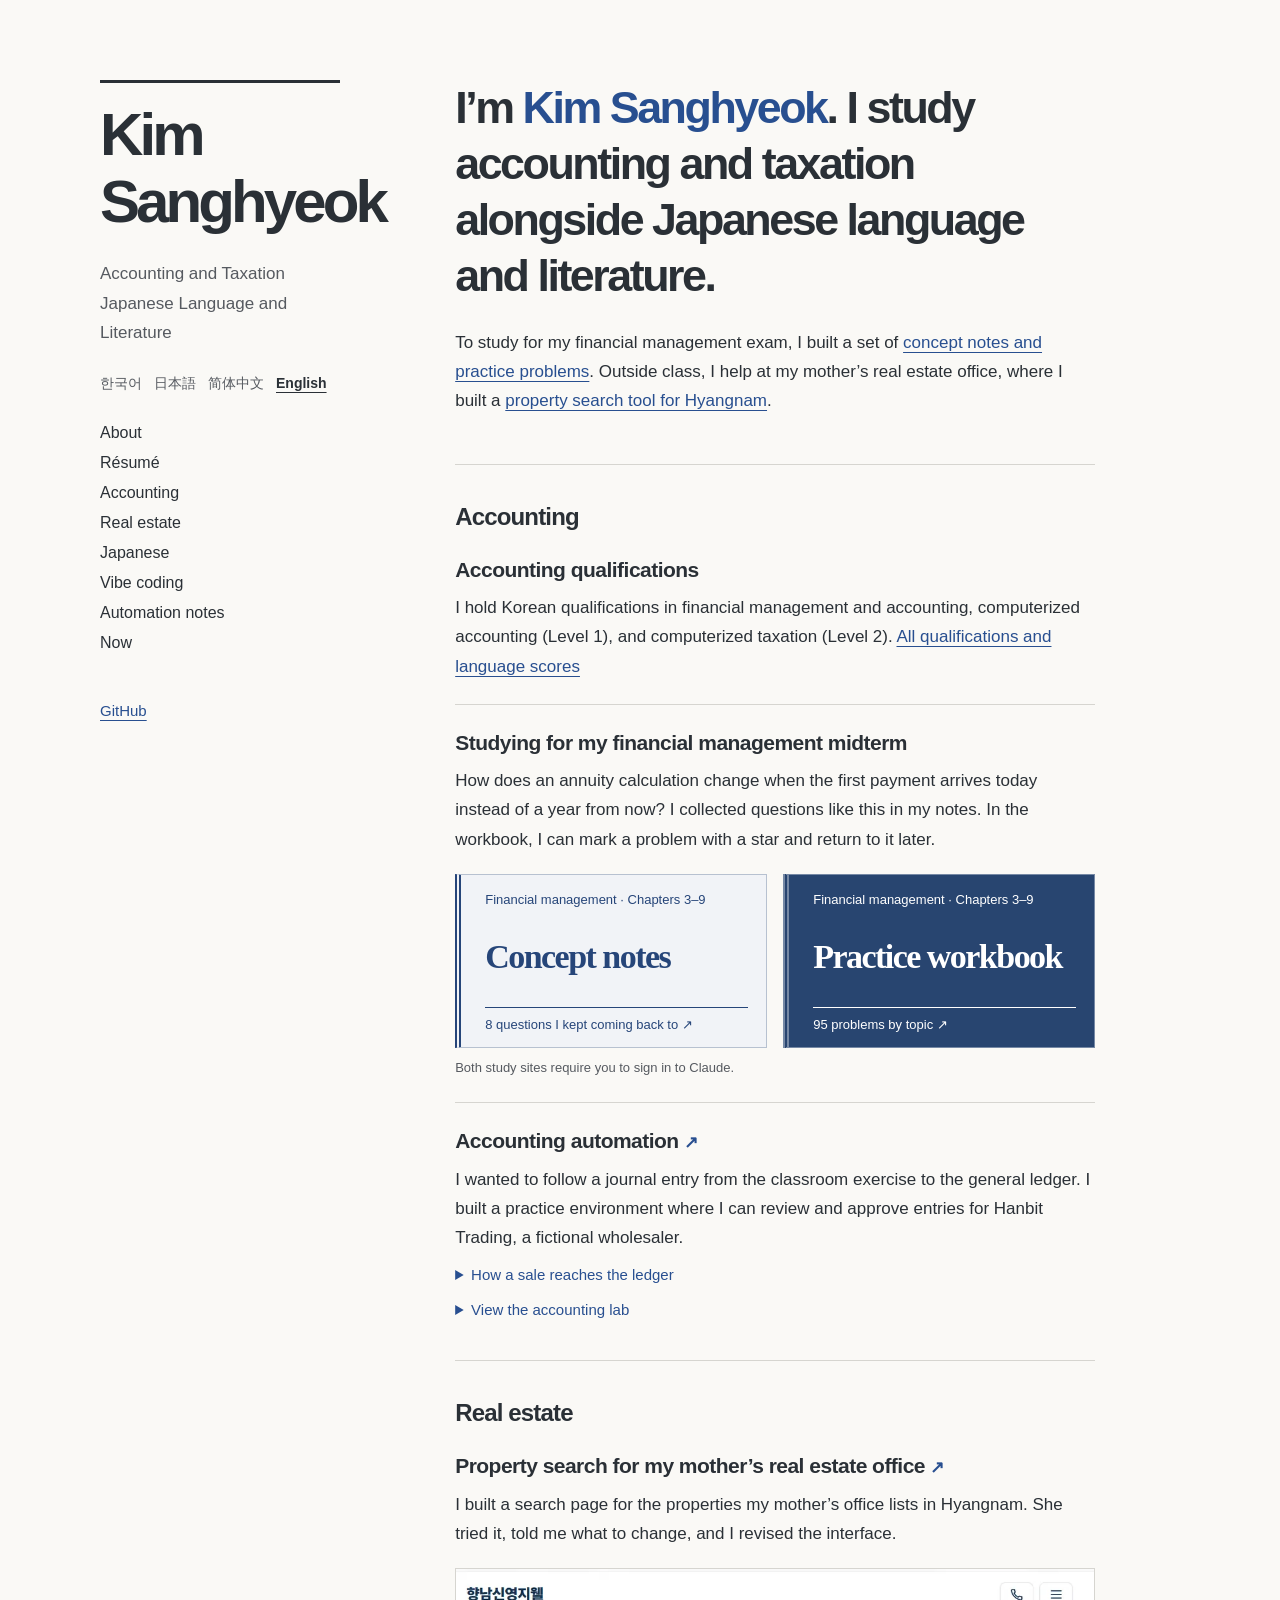
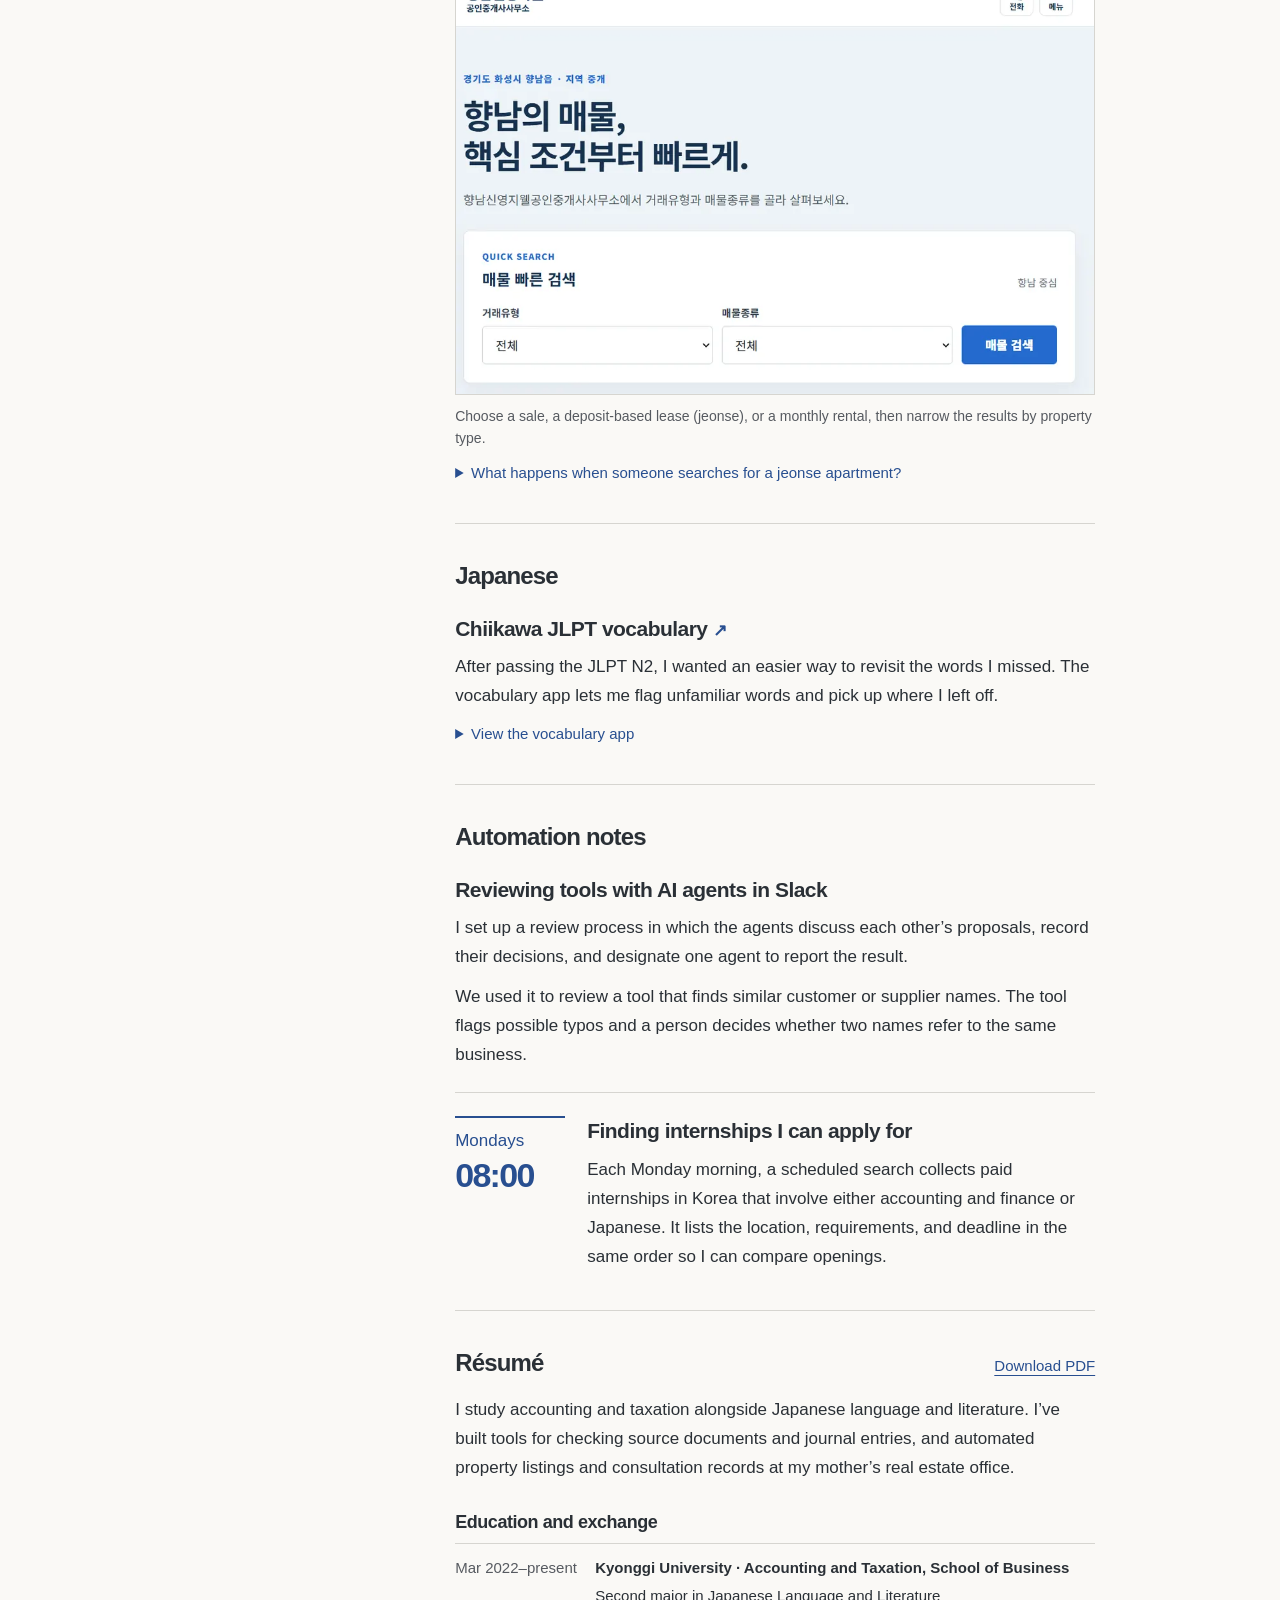
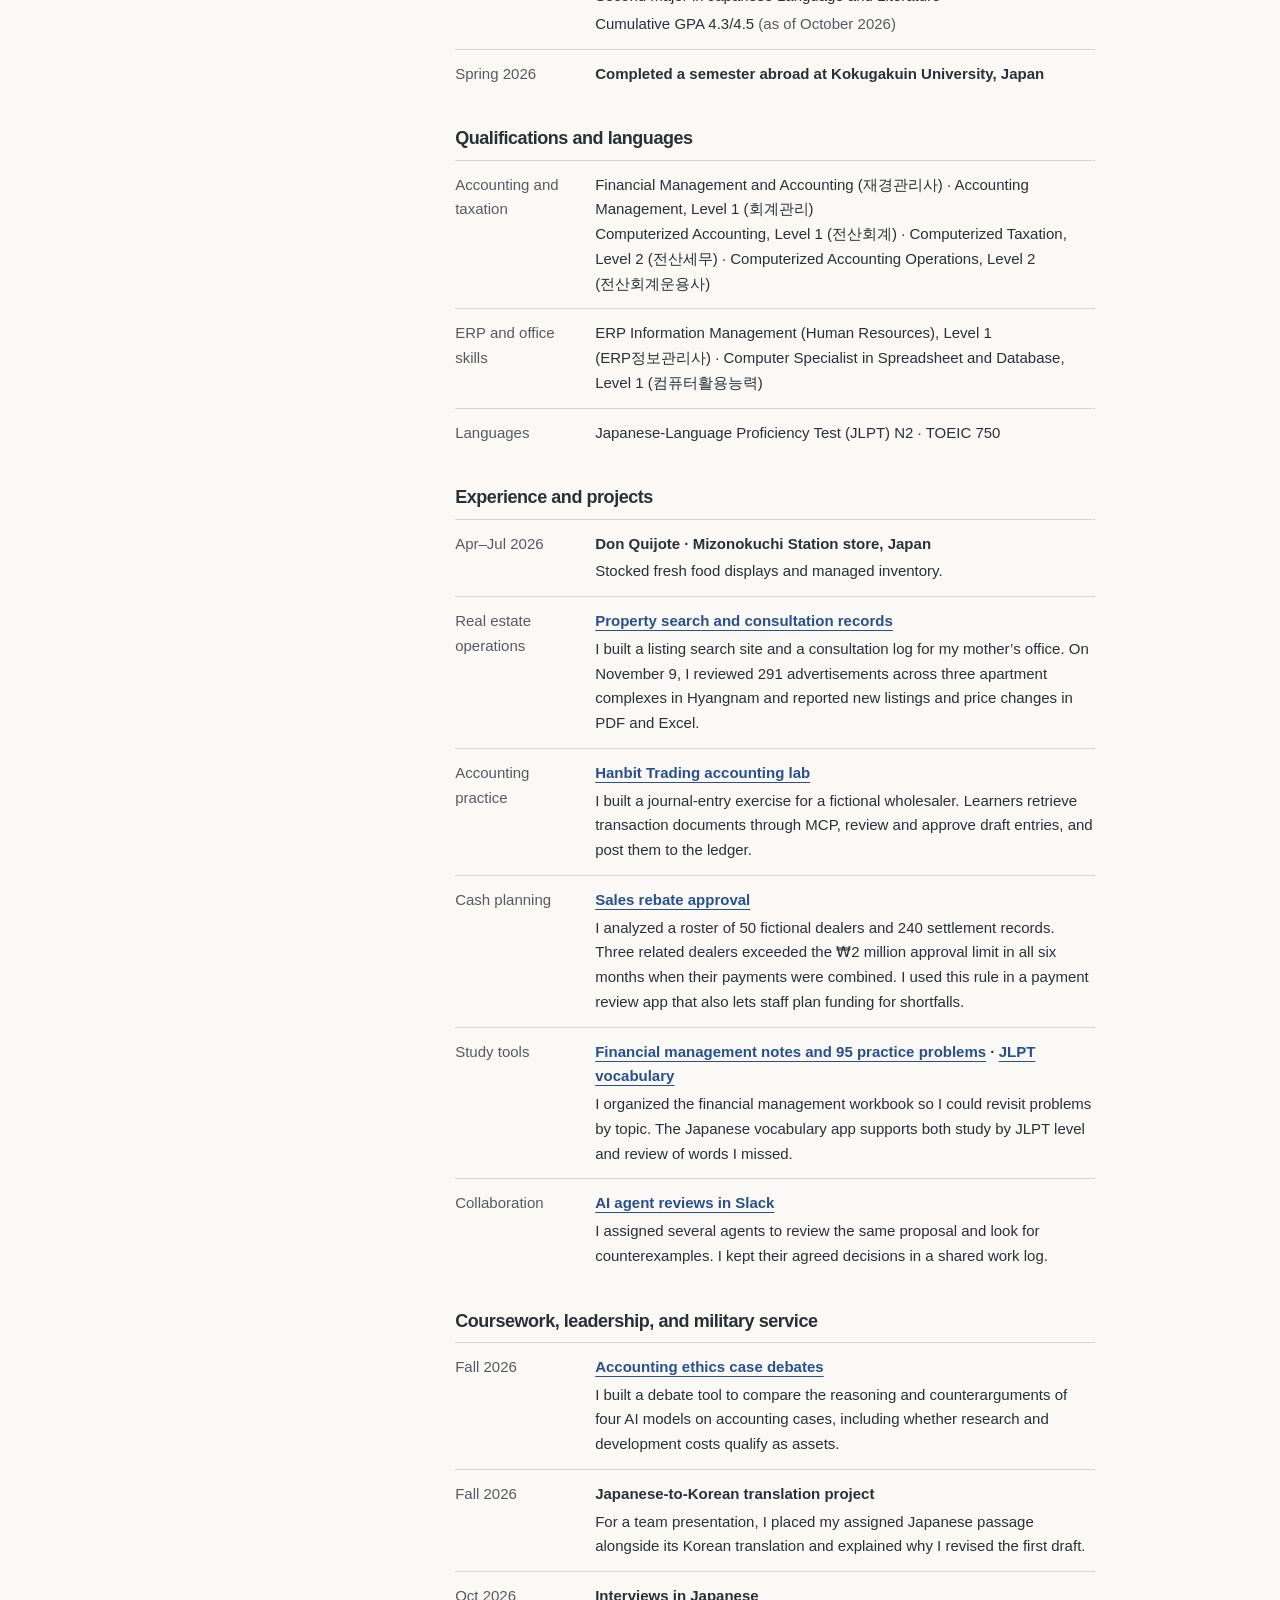
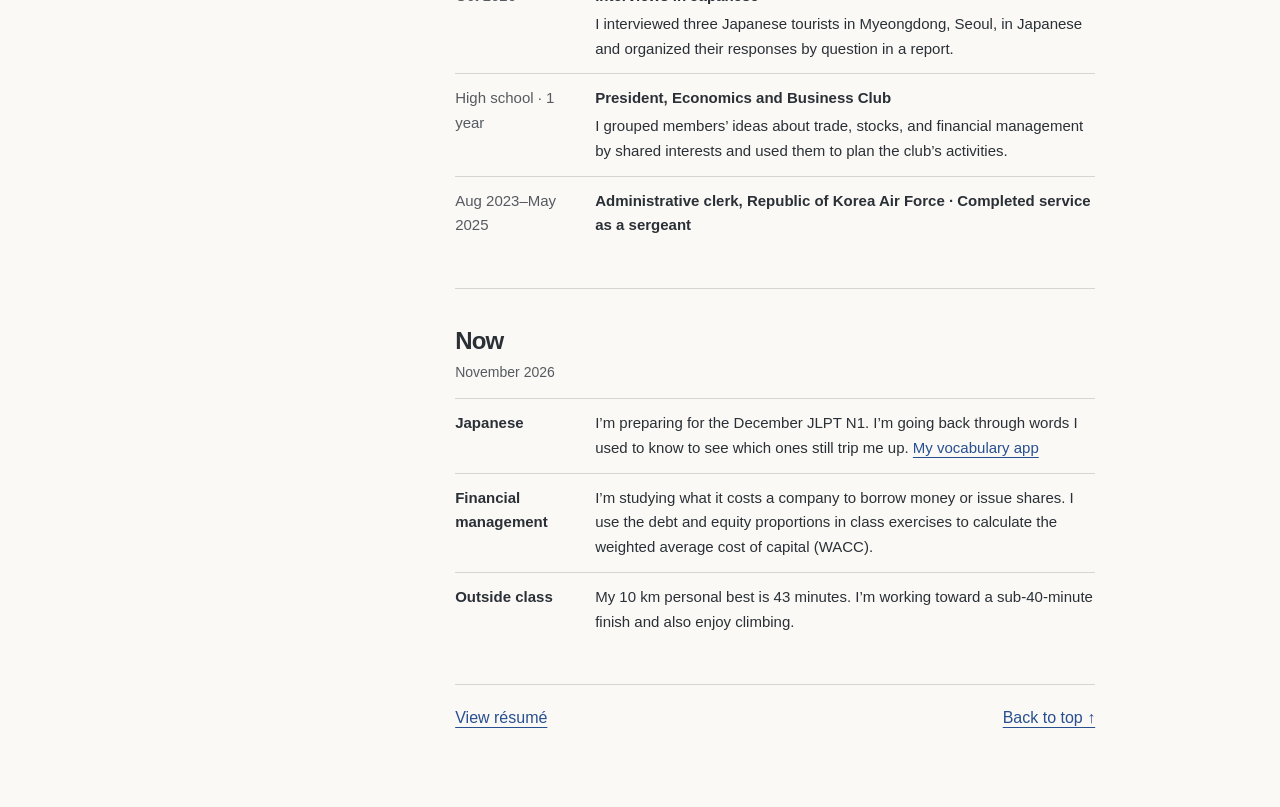
==== en/index.html @ 96de487c "Publish three translated portfolios and résumés, with Kim Sanghyeok's confirmed name and experience" ====
<!doctype html>
<html lang="en">
<head>
  <meta charset="utf-8">
  <meta name="viewport" content="width=device-width, initial-scale=1">
  <meta name="description" content="Kim Sanghyeok’s portfolio. Accounting, Japanese, and tools I build for coursework and for my mother’s real estate office.">
  <title>Kim Sanghyeok · Portfolio</title>
  <link rel="stylesheet" href="../portfolio.css?v=languages-1">
  <link rel="alternate" hreflang="ko" href="https://osh3772-star.github.io/">
  <link rel="alternate" hreflang="ja" href="https://osh3772-star.github.io/ja/">
  <link rel="alternate" hreflang="zh-Hans" href="https://osh3772-star.github.io/zh/">
  <link rel="alternate" hreflang="en" href="https://osh3772-star.github.io/en/">
  <link rel="alternate" hreflang="x-default" href="https://osh3772-star.github.io/">
  <script defer src="../language-nav.js"></script>
</head>
<body>
  <a class="skip" href="#intro">Skip to content</a>
  <div class="layout">
    <header>
      <a class="name" href="#intro"><h1>Kim Sanghyeok</h1></a>
      <p class="major">Accounting and Taxation<br>Japanese Language and Literature</p>
      <nav class="language-nav" aria-label="Select language">
        <a lang="ko" hreflang="ko" href="../">한국어</a>
        <a lang="ja" hreflang="ja" href="../ja/">日本語</a>
        <a lang="zh-Hans" hreflang="zh-Hans" href="../zh/">简体中文</a>
        <a lang="en" hreflang="en" href="../en/" aria-current="true">English</a>
      </nav>
      <nav aria-label="Portfolio sections">
        <a href="#intro">About</a><a href="#resume">Résumé</a><a href="#work">Accounting</a><a href="#estate">Real estate</a><a href="#japanese">Japanese</a><a href="vibe-coding.html">Vibe coding</a><a href="#notes">Automation notes</a><a href="#now">Now</a>
      </nav>
      <div class="links"><a href="https://github.com/osh3772-star">GitHub</a></div>
    </header>
    <main>
      <section id="intro" aria-label="About">
        <p class="lead">I’m <strong>Kim Sanghyeok</strong>. I study accounting and taxation alongside Japanese language and literature.</p>
        <p>To study for my financial management exam, I built a set of <a href="#finance-study">concept notes and practice problems</a>. Outside class, I help at my mother’s real estate office, where I built a <a href="#estate">property search tool for Hyangnam</a>.</p>
      </section>
      <section id="work">
        <h2>Accounting</h2>
        <article>
          <h3>Accounting qualifications</h3>
          <p>I hold Korean qualifications in financial management and accounting, computerized accounting (Level 1), and computerized taxation (Level 2). <a href="#resume">All qualifications and language scores</a></p>
        </article>
        <article class="study" id="finance-study">
          <h3>Studying for my financial management midterm</h3>
          <p>How does an annuity calculation change when the first payment arrives today instead of a year from now? I collected questions like this in my notes. In the workbook, I can mark a problem with a star and return to it later.</p>
          <div class="books" aria-label="Financial management study sites">
            <a class="book concept" href="https://claude.ai/artifact/LwPtp9A5DPK2k8vTVn2WAL"><small>Financial management · Chapters 3–9</small><strong>Concept notes</strong><span>8 questions I kept coming back to ↗</span></a>
            <a class="book practice" href="https://claude.ai/artifact/7F24hGEVFYis9CiTzjHPvu"><small>Financial management · Chapters 3–9</small><strong>Practice workbook</strong><span>95 problems by topic ↗</span></a>
          </div>
          <p class="access">Both study sites require you to sign in to Claude.</p>
        </article>
        <article>
          <h3><a href="https://ledgerflow-public-reference-gateway.eric5833.workers.dev/">Accounting automation <span aria-hidden="true">↗</span></a></h3>
          <p>I wanted to follow a journal entry from the classroom exercise to the general ledger. I built a practice environment where I can review and approve entries for Hanbit Trading, a fictional wholesaler.</p>
          <details class="mechanism">
            <summary>How a sale reaches the ledger</summary>
            <p>An AI app uses the Model Context Protocol (MCP) to retrieve a transaction and its supporting documents. The accounting engine drafts the entry and calculates cost of goods sold from the quantity shipped and its unit cost.</p>
            <p>A reviewer checks the debits, credits, and supporting documents before approving the entry. The engine posts the entry only if it still matches the approved version.</p>
            <a href="vibe-coding.html#ledger">How I built the Hanbit Trading lab</a>
          </details>
          <details><summary>View the accounting lab</summary><img loading="lazy" src="../portfolio-images/ledger.webp" alt="LedgerFlow interface for reviewing a journal entry"></details>
        </article>
      </section>
      <section id="estate">
        <h2>Real estate</h2>
        <article>
          <h3><a href="https://hyangnam-realestate.store/">Property search for my mother’s real estate office <span aria-hidden="true">↗</span></a></h3>
          <p>I built a search page for the properties my mother’s office lists in Hyangnam. She tried it, told me what to change, and I revised the interface.</p>
          <figure class="estate-screen">
            <img loading="lazy" width="1000" height="666" src="../portfolio-images/estate.webp" alt="Quick search on the Hyangnam Shinyoung Gwell real estate website, with selectors for transaction type and property type.">
            <figcaption>Choose a sale, a deposit-based lease (jeonse), or a monthly rental, then narrow the results by property type.</figcaption>
          </figure>
          <details class="mechanism">
            <summary>What happens when someone searches for a jeonse apartment?</summary>
            <p>I connected the office domain to Cloudflare Workers. Selecting “jeonse” and “apartment” puts both filters in the URL. Astro reads them and retrieves the matching public listings from Supabase.</p>
            <p>Reopening the URL shows the listings currently on the market. For jeonse and monthly rentals, the price filter uses the deposit amount.</p>
            <a href="https://hyangnam-realestate.store/properties?transaction=%EC%A0%84%EC%84%B8&amp;category=%EC%95%84%ED%8C%8C%ED%8A%B8">Search for jeonse apartments</a>
          </details>
        </article>
      </section>
      <section id="japanese">
        <h2>Japanese</h2>
        <article>
          <h3><a href="https://osh3772-star.github.io/chiikawa-jlpt-vocab/">Chiikawa JLPT vocabulary <span aria-hidden="true">↗</span></a></h3>
          <p>After passing the JLPT N2, I wanted an easier way to revisit the words I missed. The vocabulary app lets me flag unfamiliar words and pick up where I left off.</p>
          <details><summary>View the vocabulary app</summary><img loading="lazy" src="../portfolio-images/chiikawa.webp" alt="The study view in the Chiikawa JLPT vocabulary app"></details>
        </article>
      </section>
      <section id="notes">
        <h2>Automation notes</h2>
        <article>
          <h3>Reviewing tools with AI agents in Slack</h3>
          <p>I set up a review process in which the agents discuss each other’s proposals, record their decisions, and designate one agent to report the result.</p>
          <p>We used it to review a tool that finds similar customer or supplier names. The tool flags possible typos and a person decides whether two names refer to the same business.</p>
        </article>
        <article>
        <div class="note"><p class="time">Mondays <strong>08:00</strong></p>
        <div><h3>Finding internships I can apply for</h3>
        <p>Each Monday morning, a scheduled search collects paid internships in Korea that involve either accounting and finance or Japanese. It lists the location, requirements, and deadline in the same order so I can compare openings.</p></div></div>
        </article>
      </section>
      <section id="resume" class="resume" aria-labelledby="resume-title">
        <div class="resume-heading">
          <h2 id="resume-title">Résumé</h2>
          <a class="resume-pdf" href="resume.pdf" download="Kim_Sanghyeok_Resume.pdf">Download PDF</a>
        </div>
        <p class="resume-summary">I study accounting and taxation alongside Japanese language and literature. I’ve built tools for checking source documents and journal entries, and automated property listings and consultation records at my mother’s real estate office.</p>
        <h3>Education and exchange</h3>
        <dl class="resume-list">
          <div><dt>Mar 2022–present</dt><dd><strong>Kyonggi University · Accounting and Taxation, School of Business</strong><p>Second major in Japanese Language and Literature</p><p>Cumulative GPA 4.3/4.5 <span class="resume-asof">(as of October 2026)</span></p></dd></div>
          <div><dt>Spring 2026</dt><dd><strong>Completed a semester abroad at Kokugakuin University, Japan</strong></dd></div>
        </dl>
        <h3>Qualifications and languages</h3>
        <dl class="resume-list resume-qual">
          <div><dt>Accounting and taxation</dt><dd>Financial Management and Accounting (재경관리사) · Accounting Management, Level 1 (회계관리)<br>Computerized Accounting, Level 1 (전산회계) · Computerized Taxation, Level 2 (전산세무) · Computerized Accounting Operations, Level 2 (전산회계운용사)</dd></div>
          <div><dt>ERP and office skills</dt><dd>ERP Information Management (Human Resources), Level 1 (ERP정보관리사) · Computer Specialist in Spreadsheet and Database, Level 1 (컴퓨터활용능력)</dd></div>
          <div><dt>Languages</dt><dd>Japanese-Language Proficiency Test (JLPT) N2 · TOEIC 750</dd></div>
        </dl>
        <h3>Experience and projects</h3>
        <dl class="resume-list">
          <div><dt>Apr–Jul 2026</dt><dd><strong>Don Quijote · Mizonokuchi Station store, Japan</strong><p>Stocked fresh food displays and managed inventory.</p></dd></div>
          <div><dt>Real estate operations</dt><dd><strong><a href="#estate">Property search and consultation records</a></strong><p>I built a listing search site and a consultation log for my mother’s office. On November 9, I reviewed 291 advertisements across three apartment complexes in Hyangnam and reported new listings and price changes in PDF and Excel.</p></dd></div>
          <div><dt>Accounting practice</dt><dd><strong><a href="vibe-coding.html#ledger">Hanbit Trading accounting lab</a></strong><p>I built a journal-entry exercise for a fictional wholesaler. Learners retrieve transaction documents through MCP, review and approve draft entries, and post them to the ledger.</p></dd></div>
          <div><dt>Cash planning</dt><dd><strong><a href="vibe-coding.html#work-finance">Sales rebate approval</a></strong><p>I analyzed a roster of 50 fictional dealers and 240 settlement records. Three related dealers exceeded the ₩2 million approval limit in all six months when their payments were combined. I used this rule in a payment review app that also lets staff plan funding for shortfalls.</p></dd></div>
          <div><dt>Study tools</dt><dd><strong><a href="#finance-study">Financial management notes and 95 practice problems</a> · <a href="#japanese">JLPT vocabulary</a></strong><p>I organized the financial management workbook so I could revisit problems by topic. The Japanese vocabulary app supports both study by JLPT level and review of words I missed.</p></dd></div>
          <div><dt>Collaboration</dt><dd><strong><a href="#notes">AI agent reviews in Slack</a></strong><p>I assigned several agents to review the same proposal and look for counterexamples. I kept their agreed decisions in a shared work log.</p></dd></div>
        </dl>
        <h3>Coursework, leadership, and military service</h3>
        <dl class="resume-list">
          <div><dt>Fall 2026</dt><dd><strong><a href="https://osh3772-star.github.io/ai-debate/">Accounting ethics case debates</a></strong><p>I built a debate tool to compare the reasoning and counterarguments of four AI models on accounting cases, including whether research and development costs qualify as assets.</p></dd></div>
          <div><dt>Fall 2026</dt><dd><strong>Japanese-to-Korean translation project</strong><p>For a team presentation, I placed my assigned Japanese passage alongside its Korean translation and explained why I revised the first draft.</p></dd></div>
          <div><dt>Oct 2026</dt><dd><strong>Interviews in Japanese</strong><p>I interviewed three Japanese tourists in Myeongdong, Seoul, in Japanese and organized their responses by question in a report.</p></dd></div>
          <div><dt>High school · 1 year</dt><dd><strong>President, Economics and Business Club</strong><p>I grouped members’ ideas about trade, stocks, and financial management by shared interests and used them to plan the club’s activities.</p></dd></div>
          <div><dt>Aug 2023–May 2025</dt><dd><strong>Administrative clerk, Republic of Korea Air Force · Completed service as a sergeant</strong></dd></div>
        </dl>
      </section>
      <section id="now" aria-labelledby="now-title">
        <h2 id="now-title">Now</h2>
        <p class="now-date"><time datetime="2026-11">November 2026</time></p>
        <dl class="resume-list now-list">
          <div><dt>Japanese</dt><dd>I’m preparing for the December JLPT N1. I’m going back through words I used to know to see which ones still trip me up. <a href="https://osh3772-star.github.io/chiikawa-jlpt-vocab/">My vocabulary app</a></dd></div>
          <div><dt>Financial management</dt><dd>I’m studying what it costs a company to borrow money or issue shares. I use the debt and equity proportions in class exercises to calculate the weighted average cost of capital (WACC).</dd></div>
          <div><dt>Outside class</dt><dd>My 10 km personal best is 43 minutes. I’m working toward a sub-40-minute finish and also enjoy climbing.</dd></div>
        </dl>
      </section>
      <footer><a href="#resume">View résumé</a><a href="#intro">Back to top ↑</a></footer>
    </main>
  </div>
</body>
</html>
---- portfolio.css ----
:root {
  color-scheme: light;
  --paper: #faf9f6;
  --ink: #202124;
  --muted: #565a60;
  --blue: #234e97;
  --line: #d6d5d0;
  font-family: "Pretendard Variable", Pretendard, "Apple SD Gothic Neo", "Malgun Gothic", sans-serif;
  color: var(--ink);
  background: var(--paper);
}
* { box-sizing: border-box; }
body { margin: 0; word-break: keep-all; overflow-wrap: break-word; }
a { color: var(--blue); text-underline-offset: 4px; }
a:hover, summary:hover { text-decoration: underline; }
:focus-visible { outline: 2px solid var(--blue); outline-offset: 5px; }
.skip { position: fixed; left: 1rem; top: -5rem; padding: .75rem; background: white; z-index: 2; }
.skip:focus { top: 1rem; }
.layout { width: min(calc(100% - 96px),1080px); margin: 0 auto; display: grid; grid-template-columns: minmax(210px,240px) minmax(0,640px); gap: clamp(64px,9vw,128px); align-items: start; padding: 80px 0; }
header { position: sticky; top: 48px; }
.name { display: inline-block; text-decoration: none; color: var(--ink); }
h1 { margin: 0; font-size: 60px; line-height: 1.12; letter-spacing: -.065em; }
.major { margin: 24px 0 48px; color: var(--muted); }
nav, .links { display: flex; gap: 12px; }
nav { flex-direction: column; align-items: flex-start; }
nav a { color: var(--ink); text-decoration: none; }
.links { margin-top: 50px; gap: 20px; font-size: 15px; }
section { scroll-margin-top: 20px; padding: 38px 0; border-top: 1px solid var(--line); }
#intro { border: 0; padding: 0 0 48px; }
p { margin: 0; font-size: 17px; line-height: 1.72; }
.lead { font-size: clamp(32px,3.5vw,48px); line-height: 1.25; letter-spacing: -.055em; font-weight: 600; margin: 0 0 24px; }
h2 { font-size: 24px; letter-spacing: -.035em; margin: 0 0 24px; }
h3 { font-size: 21px; line-height: 1.4; letter-spacing: -.025em; margin: 0 0 9px; }
h3 a { color: var(--ink); text-decoration: none; }
h3 span { color: var(--blue); font-size: .8em; }
article + article { border-top: 1px solid var(--line); margin-top: 23px; padding-top: 23px; }
summary { width: fit-content; margin-top: 10px; padding: 4px 0; color: var(--blue); cursor: pointer; font-size: 15px; }
details img { display: block; width: 100%; height: auto; margin-top: 12px; border: 1px solid var(--line); }
.note { display: grid; grid-template-columns: 110px 1fr; gap: 22px; }
.time { border-top: 2px solid var(--blue); padding-top: 8px; color: var(--blue); }
.time strong { display: block; font-size: 34px; font-weight: 600; line-height: 1.2; font-variant-numeric: tabular-nums; letter-spacing: -.05em; }
footer { border-top: 1px solid var(--line); padding-top: 24px; display: flex; justify-content: space-between; }
@media (max-width: 760px) {
  .layout { width: auto; display: block; margin: 0 20px; padding: 32px 0; }
  header { position: static; }
  h1 { font-size: 42px; }
  .major { margin: 10px 0 18px; }
  nav { flex-direction: row; flex-wrap: wrap; gap: 6px 18px; }
  .links { margin-top: 16px; }
  #intro { margin-top: 32px; padding-bottom: 32px; }
  section { padding: 28px 0; }
  p { font-size: 16px; }
  .note { display: block; }
  .time { display: inline-flex; gap: 8px; align-items: baseline; margin-bottom: 16px; }
}

/* Shared rhythm for the profile index and the reading column. */
:root { --paper: #faf9f6; --ink: #2a3036; --blue: #284f90; }
header { border-top: 3px solid var(--ink); padding-top: 18px; }
h1 { font-weight: 700; }
nav a { text-decoration: underline; text-decoration-color: transparent; }
nav a:hover, nav a:focus-visible { color: var(--blue); text-decoration-color: currentColor; }
main { min-width: 0; }
section:target h2 { color: var(--blue); }
.books { display: grid; grid-template-columns: repeat(2, minmax(0, 1fr)); gap: 16px; margin: 20px 0 9px; }
.book { position: relative; display: flex; flex-direction: column; justify-content: space-between; min-height: 174px; padding: 17px 18px 15px 24px; border: 1px solid #b7c1d0; border-inline-start: 6px double currentColor; color: #264579; text-decoration: none; background-color: #f1f3f7; }
.book.practice { background-color: #284570; color: #fff; border-color: #7689a5; }
.book strong { font-family: "Batang", "AppleMyungjo", serif; font-size: clamp(24px,3vw,34px); font-weight: 700; letter-spacing: -.045em; }
.book small, .book span, .access { font-size: 13px; }
.book span { border-top: 1px solid currentColor; padding-top: 9px; }
.book:hover { text-decoration: none; }
.book:hover strong, .book:focus-visible strong { text-decoration: underline; text-underline-offset: 4px; }
.access { color: var(--muted); }
@media (max-width: 480px) {
  .books { gap: 8px; }
  .book { padding: 11px; min-height: 144px; }
  .book small, .book span { font-size: 12px; }
}

.lead strong { color: var(--blue); font-weight: 750; }
#intro p a { text-decoration-thickness: 1px; }
.study { scroll-margin-top: 24px; }
#notes article > p + p { margin-top: 10px; }
.estate-screen { margin: 20px 0 0; }
.estate-screen img { display: block; width: 100%; height: auto; border: 1px solid var(--line); }
.estate-screen figcaption { margin-top: 10px; font-size: 14px; line-height: 1.6; color: var(--muted); }

.journal-name { font-size: 60px; font-weight: 700; line-height: 1.12; letter-spacing: -.065em; }
nav a[aria-current="page"] { color: var(--blue); font-weight: 700; text-decoration-color: currentColor; }
.journal h1 { font-size: clamp(36px, 4.3vw, 54px); line-height: 1.18; }
.journal-intro { margin: 22px 0 24px; }
.journal-index { display: grid; gap: 0; border-top: 1px solid var(--ink); }
.journal-index a { display: grid; grid-template-columns: 3.6rem 1fr; gap: 10px; align-items: baseline; padding: 11px 0; border-bottom: 1px solid var(--line); line-height: 1.5; }
.journal-index time, .entry-meta { color: var(--muted); font-size: 14px; font-variant-numeric: tabular-nums; }
.journal article { margin: 0; padding: 38px 0; scroll-margin-top: 16px; }
.journal h2 { margin: 6px 0 15px; line-height: 1.4; }
.journal article p + p, .mechanism p + p { margin-top: 12px; }
.lesson { border-left: 2px solid var(--blue); padding-left: 14px; }
.lesson strong { display: block; font-size: 14px; color: var(--blue); }
.entry-source, .mechanism > a { display: inline-block; font-size: 15px; margin-top: 13px; }
.mechanism p { margin-top: 8px; }
@media (max-width: 760px) {
  .journal { margin-top: 32px; }
  .journal-name { font-size: 42px; }
  .journal article { padding: 28px 0; }
  .journal-index { display: grid; gap: 0; }
}

.journal-index .work-index-link { display: block; color: var(--blue); font-weight: 650; }
.more-work { padding: 35px 0 22px; scroll-margin-top: 18px; }
.more-work h2 { margin: 0 0 24px; }
.more-work h3 { font-size: 17px; margin: 26px 0 7px; }
.work-list { margin: 0; }
.work-list > div { display: grid; grid-template-columns: minmax(128px, 31%) minmax(0, 1fr); gap: 14px; padding: 9px 0; border-top: 1px solid var(--line); }
.work-list dt, .work-list dd { margin: 0; font-size: 15px; line-height: 1.55; }
.work-list dt { font-weight: 650; }
.work-list dd { color: var(--muted); }
@media (max-width: 520px) {
  .work-list > div { grid-template-columns: 1fr; gap: 2px; }
}

.work-groups { display: flex; flex-flow: row wrap; gap: 4px 18px; margin: -6px 0 24px; }
.work-groups a { display: inline-block; padding: 4px 0; color: var(--blue); font-size: 14px; text-decoration: underline; }
.more-work h3[id] { scroll-margin-top: 20px; }
.more-work h3:target { color: var(--blue); }
.work-titles { list-style: none; margin: 0; padding: 0; }
.work-titles li { border-top: 1px solid var(--line); padding: 9px 0; font-size: 15px; line-height: 1.55; font-weight: 650; }

.resume-heading { display: flex; align-items: baseline; justify-content: space-between; gap: 16px; }
.resume-heading h2 { margin-bottom: 0; }
.resume-pdf { font-size: 15px; white-space: nowrap; }
.resume-summary { margin: 18px 0 26px; }
.resume h3 { margin: 28px 0 8px; font-size: 18px; }
.resume-list { margin: 0; }
.resume-list > div { display: grid; grid-template-columns: 128px minmax(0,1fr); gap: 12px; padding: 12px 0; border-top: 1px solid var(--line); }
.resume-list dt, .resume-list dd, .resume-list p { margin: 0; font-size: 15px; line-height: 1.65; }
.resume-list dt, .resume-asof { color: var(--muted); }
.resume-list dd p { margin-top: 3px; }
.resume-list dd strong { font-weight: 650; }
@media (max-width: 520px) {
  .resume-list > div { grid-template-columns: 1fr; gap: 2px; }
  .resume-list dt { font-size: 13px; }
}
#now h2 { margin-bottom: 5px; }
.now-date { margin-bottom: 14px; color: var(--muted); font-size: 14px; }
.now-list dt { color: var(--ink); font-weight: 650; }

header .language-nav { display: flex; flex-flow: row wrap; align-items: center; gap: 2px 12px; margin: -26px 0 26px; }
.language-nav a { display: inline-block; padding: 4px 0; font-size: 14px; line-height: 1.5; color: var(--muted); }
.language-nav a[aria-current="true"] { font-weight: 700; color: var(--ink); text-decoration: underline; text-decoration-color: currentColor; }
html[lang="zh-Hans"] body, html[lang="ja"] body { word-break: normal; line-break: strict; }
@media (max-width: 760px) {
  header .language-nav { margin: 0 0 15px; gap: 2px 16px; }
}
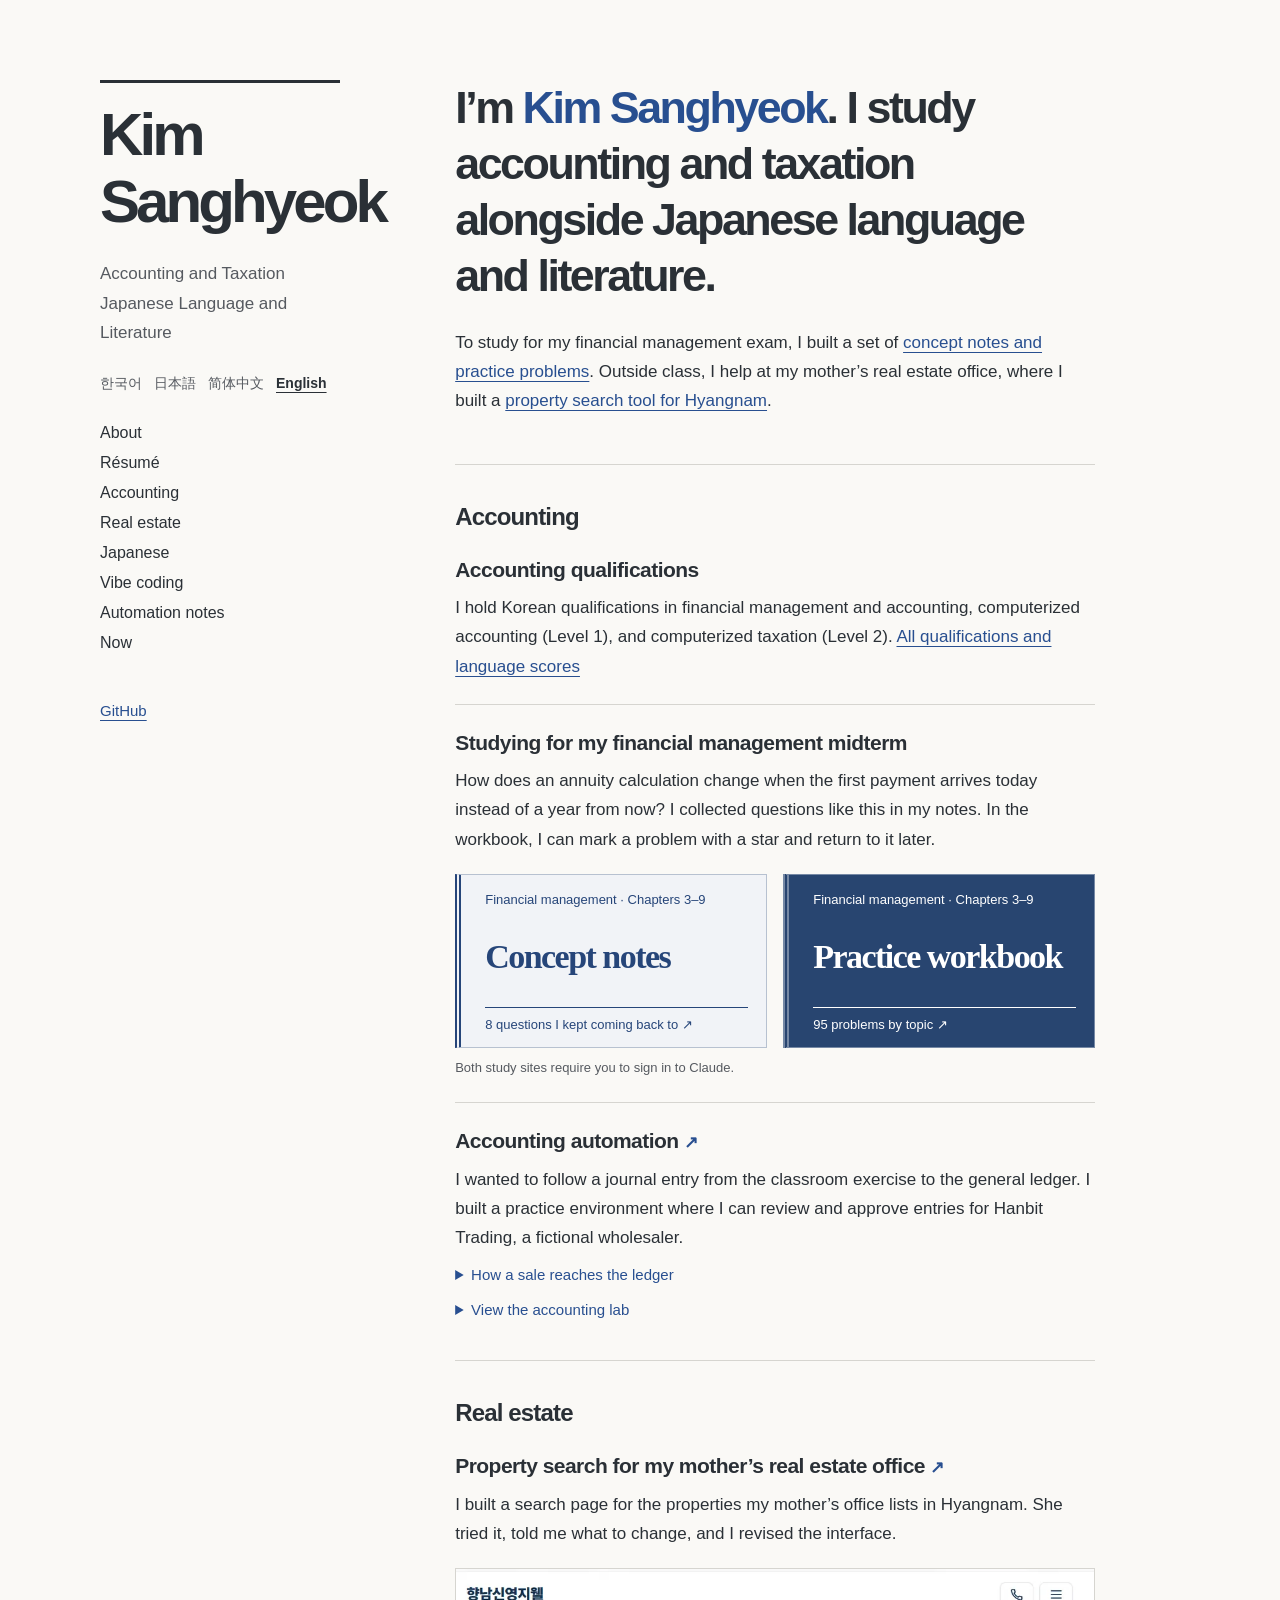
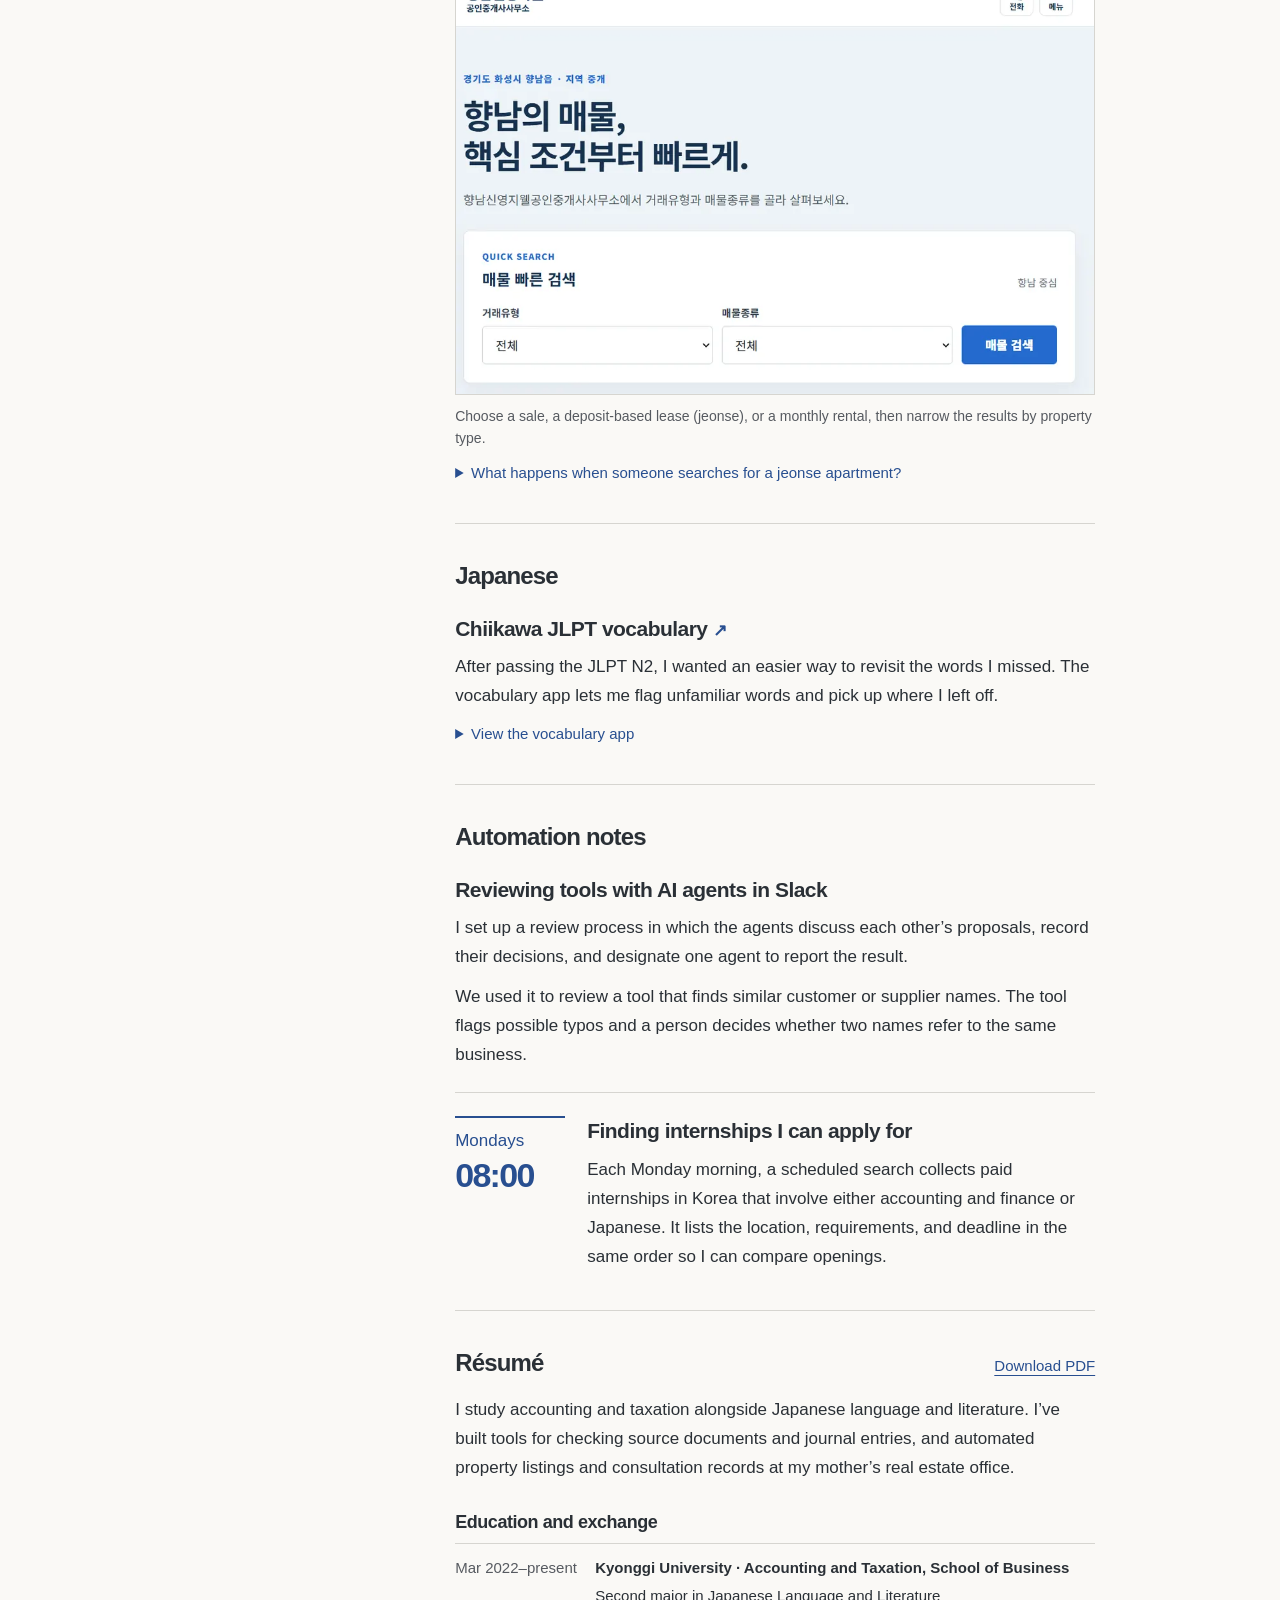
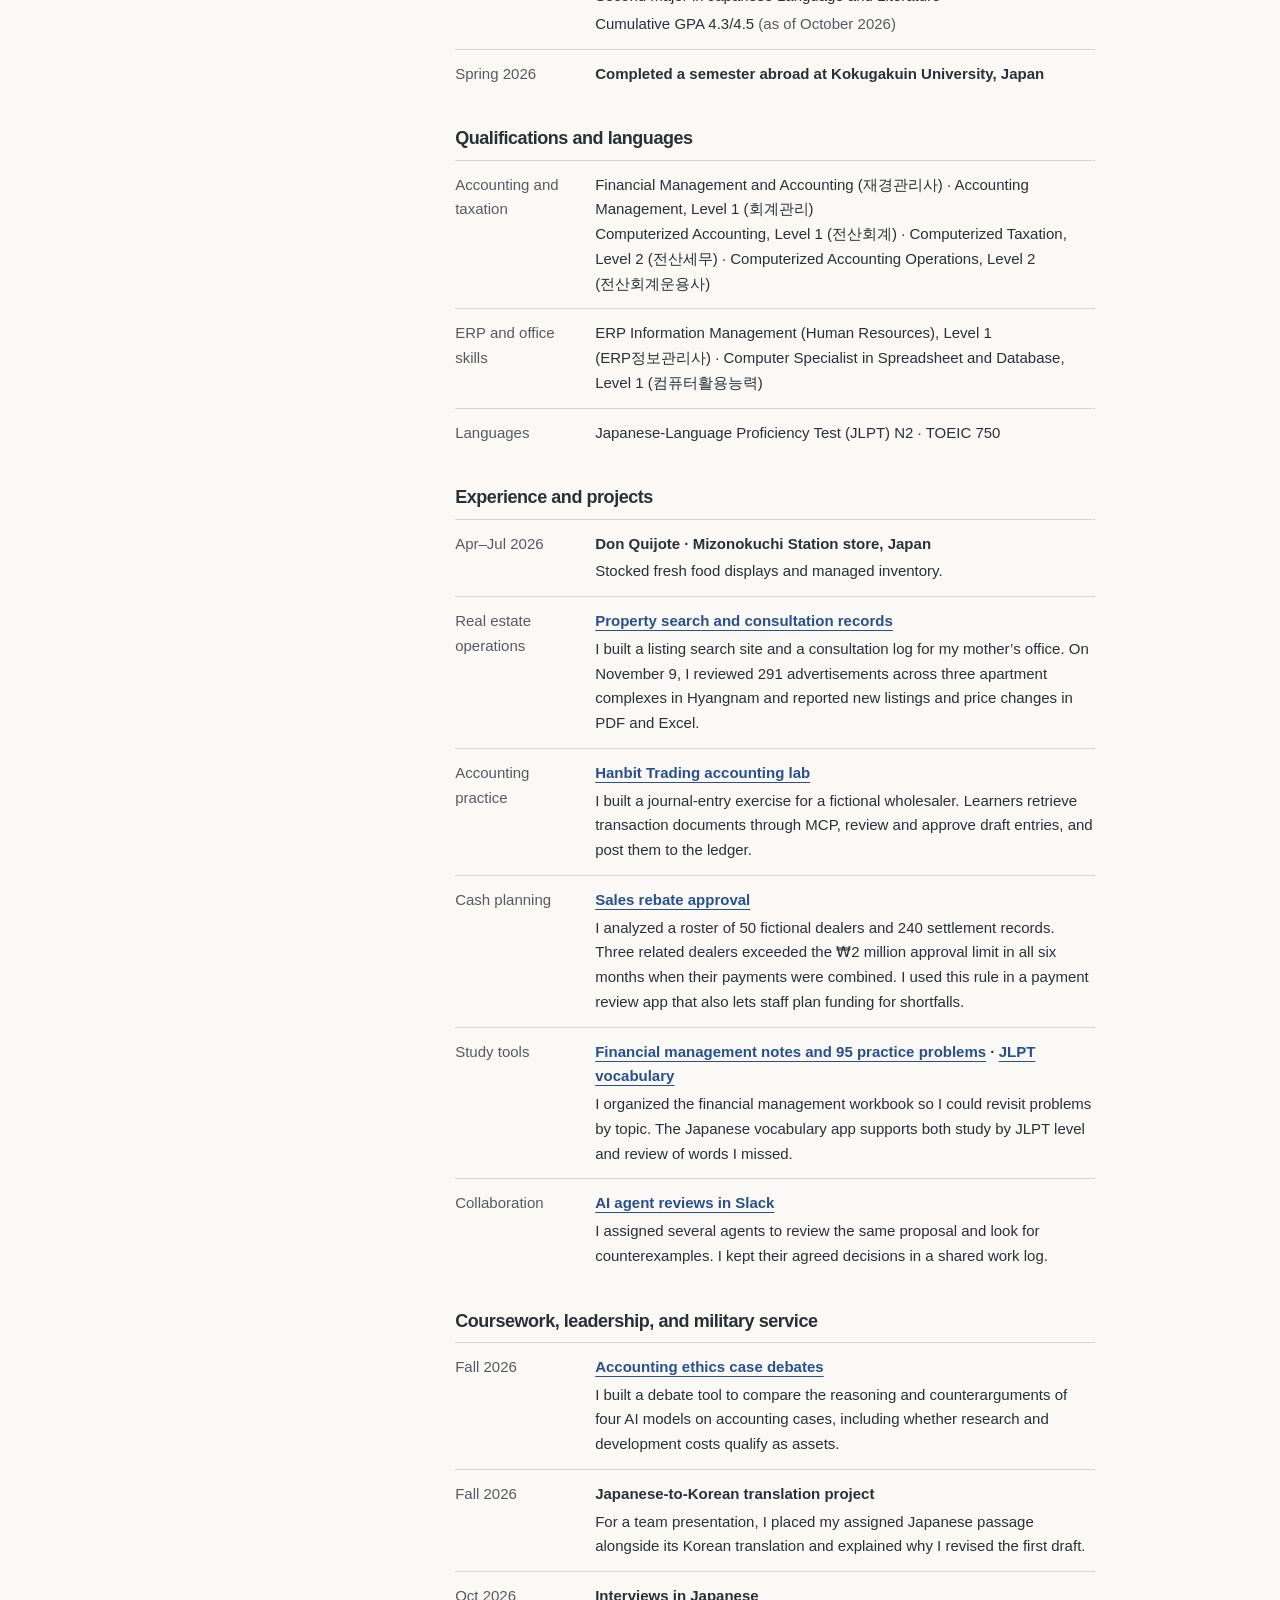
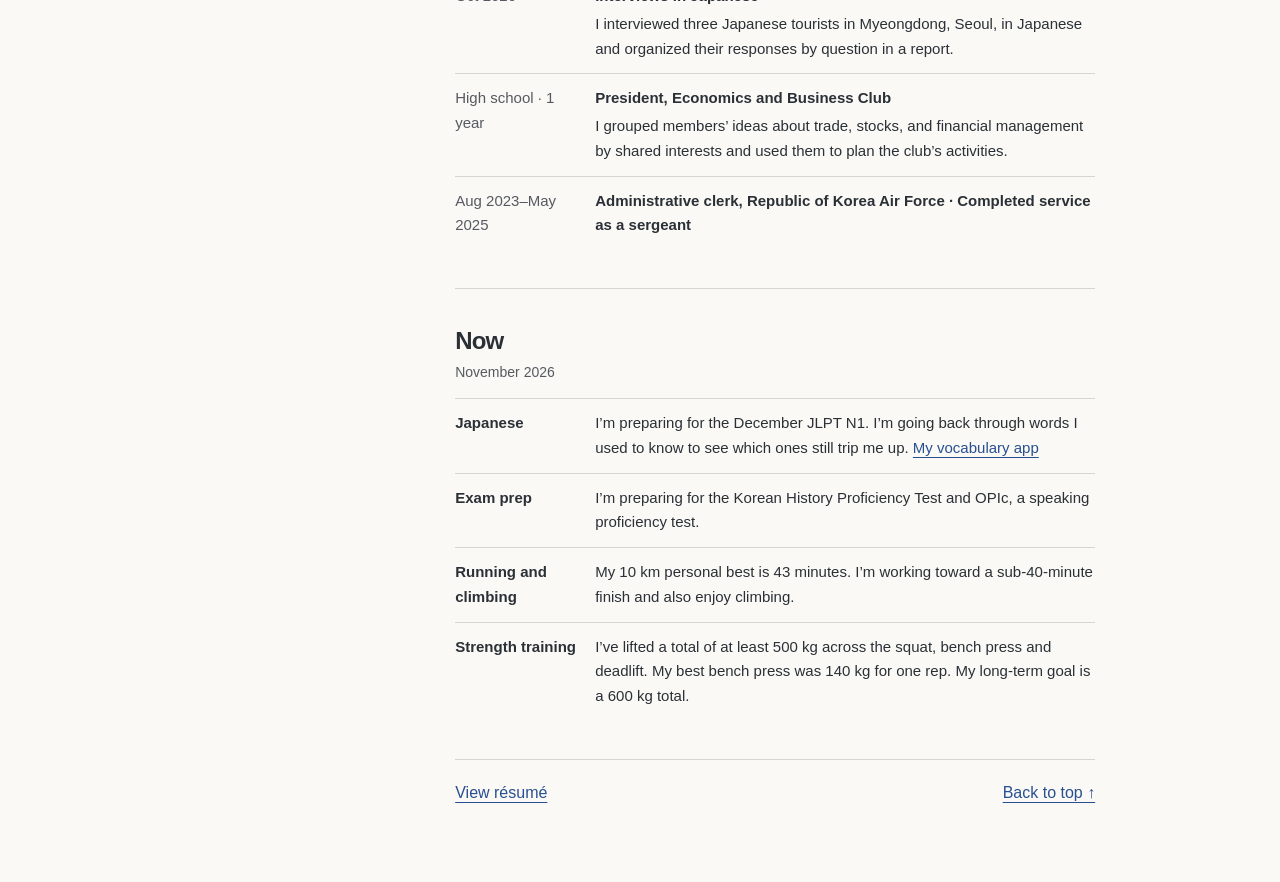
==== commit 064cf7dd: "Open the selected language homepage and update exams and strength records" ====
--- a/en/index.html
+++ b/en/index.html
@@ -11,7 +11,6 @@
   <link rel="alternate" hreflang="zh-Hans" href="https://osh3772-star.github.io/zh/">
   <link rel="alternate" hreflang="en" href="https://osh3772-star.github.io/en/">
   <link rel="alternate" hreflang="x-default" href="https://osh3772-star.github.io/">
-  <script defer src="../language-nav.js"></script>
 </head>
 <body>
   <a class="skip" href="#intro">Skip to content</a>
@@ -20,10 +19,10 @@
       <a class="name" href="#intro"><h1>Kim Sanghyeok</h1></a>
       <p class="major">Accounting and Taxation<br>Japanese Language and Literature</p>
       <nav class="language-nav" aria-label="Select language">
-        <a lang="ko" hreflang="ko" href="../">한국어</a>
-        <a lang="ja" hreflang="ja" href="../ja/">日本語</a>
-        <a lang="zh-Hans" hreflang="zh-Hans" href="../zh/">简体中文</a>
-        <a lang="en" hreflang="en" href="../en/" aria-current="true">English</a>
+        <a lang="ko" hreflang="ko" href="/">한국어</a>
+        <a lang="ja" hreflang="ja" href="/ja/">日本語</a>
+        <a lang="zh-Hans" hreflang="zh-Hans" href="/zh/">简体中文</a>
+        <a lang="en" hreflang="en" href="/en/" aria-current="true">English</a>
       </nav>
       <nav aria-label="Portfolio sections">
         <a href="#intro">About</a><a href="#resume">Résumé</a><a href="#work">Accounting</a><a href="#estate">Real estate</a><a href="#japanese">Japanese</a><a href="vibe-coding.html">Vibe coding</a><a href="#notes">Automation notes</a><a href="#now">Now</a>
@@ -140,8 +139,9 @@
         <p class="now-date"><time datetime="2026-11">November 2026</time></p>
         <dl class="resume-list now-list">
           <div><dt>Japanese</dt><dd>I’m preparing for the December JLPT N1. I’m going back through words I used to know to see which ones still trip me up. <a href="https://osh3772-star.github.io/chiikawa-jlpt-vocab/">My vocabulary app</a></dd></div>
-          <div><dt>Financial management</dt><dd>I’m studying what it costs a company to borrow money or issue shares. I use the debt and equity proportions in class exercises to calculate the weighted average cost of capital (WACC).</dd></div>
-          <div><dt>Outside class</dt><dd>My 10 km personal best is 43 minutes. I’m working toward a sub-40-minute finish and also enjoy climbing.</dd></div>
+          <div><dt>Exam prep</dt><dd>I’m preparing for the Korean History Proficiency Test and OPIc, a speaking proficiency test.</dd></div>
+          <div><dt>Running and climbing</dt><dd>My 10 km personal best is 43 minutes. I’m working toward a sub-40-minute finish and also enjoy climbing.</dd></div>
+          <div><dt>Strength training</dt><dd>I’ve lifted a total of at least 500 kg across the squat, bench press and deadlift. My best bench press was 140 kg for one rep. My long-term goal is a 600 kg total.</dd></div>
         </dl>
       </section>
       <footer><a href="#resume">View résumé</a><a href="#intro">Back to top ↑</a></footer>
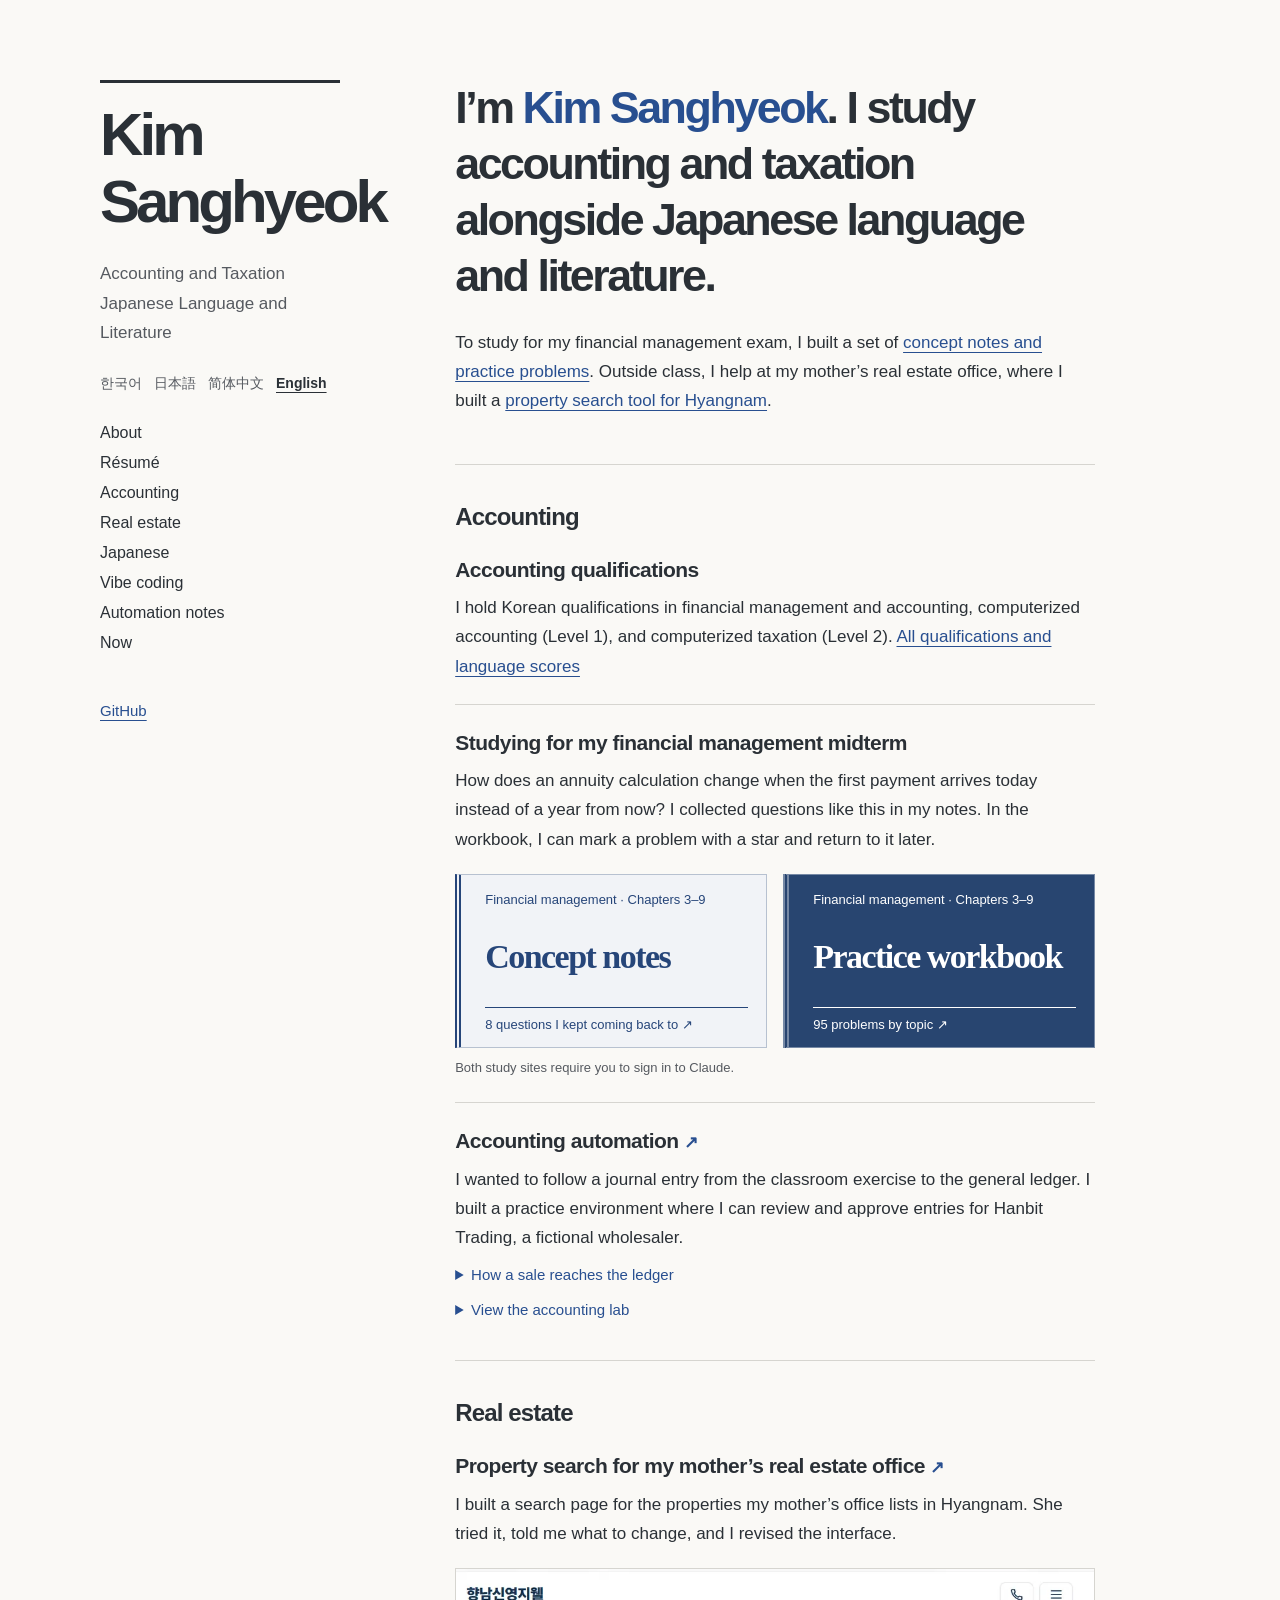
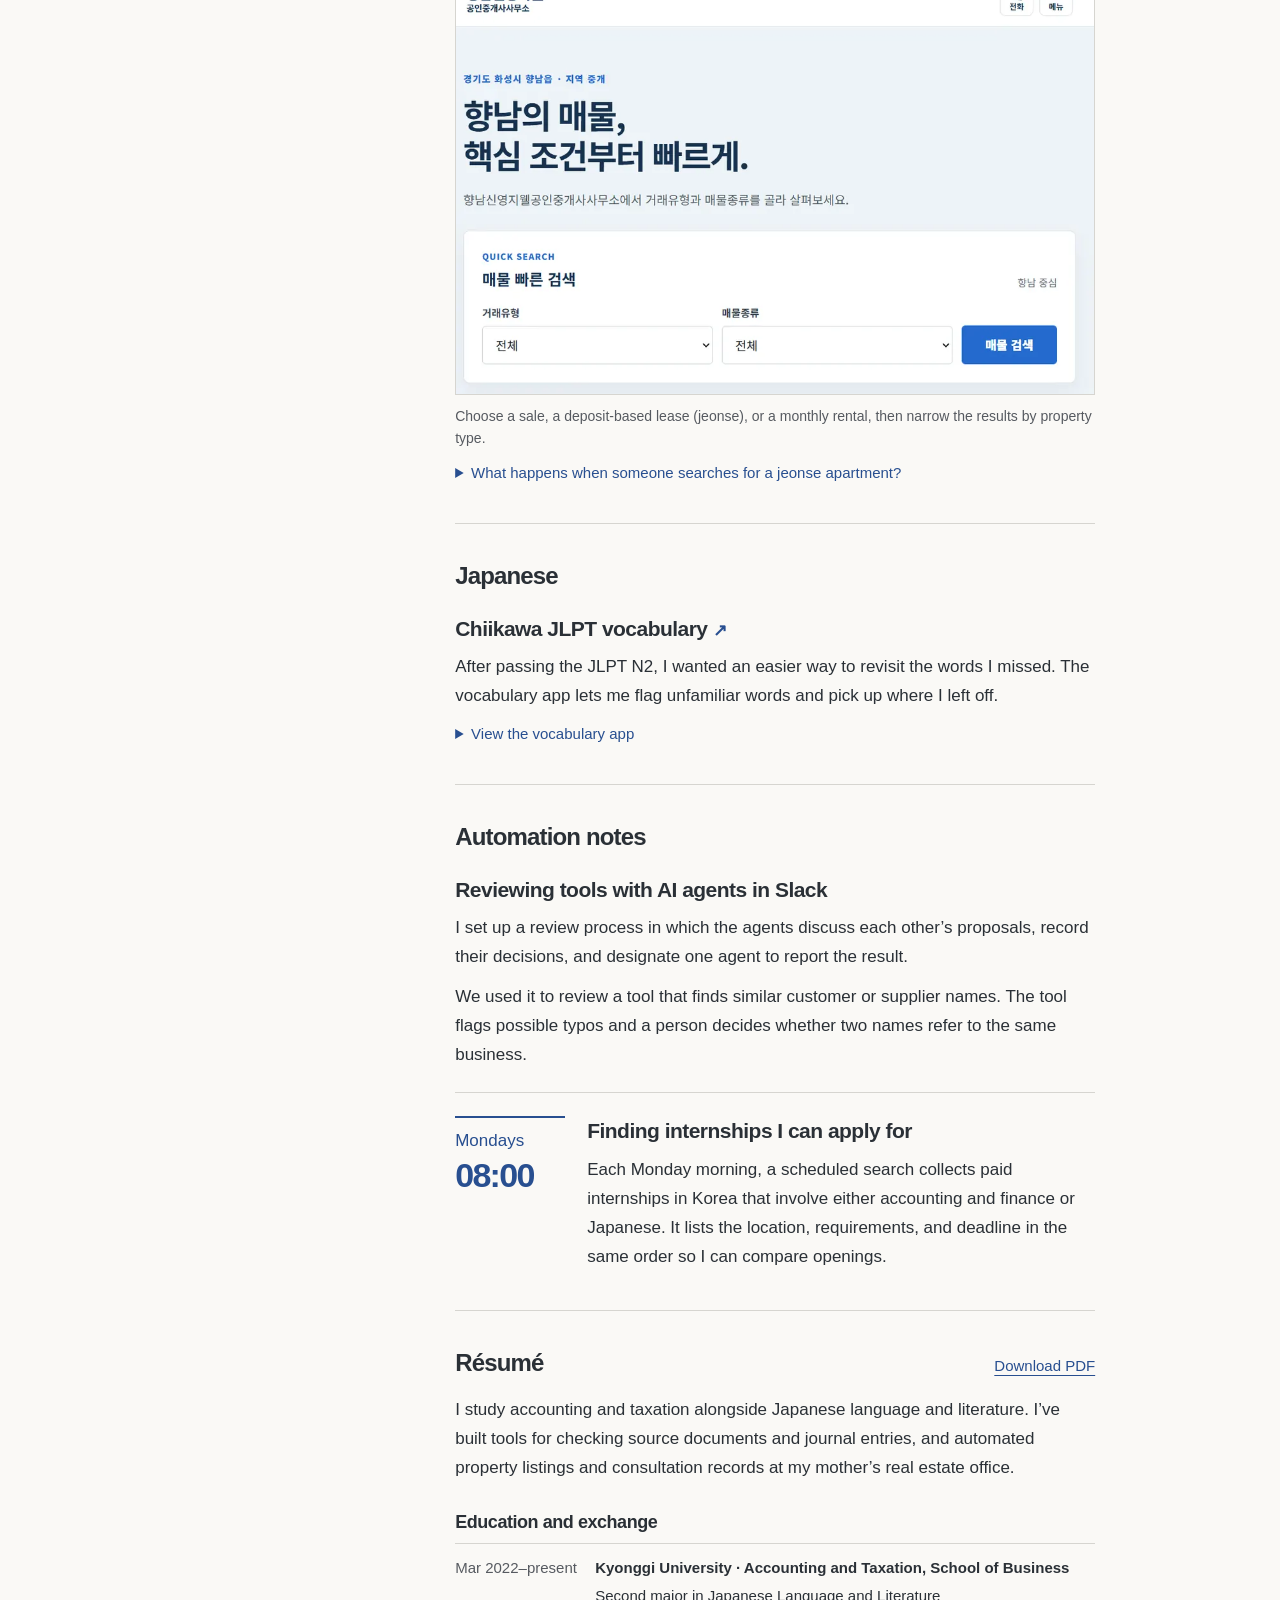
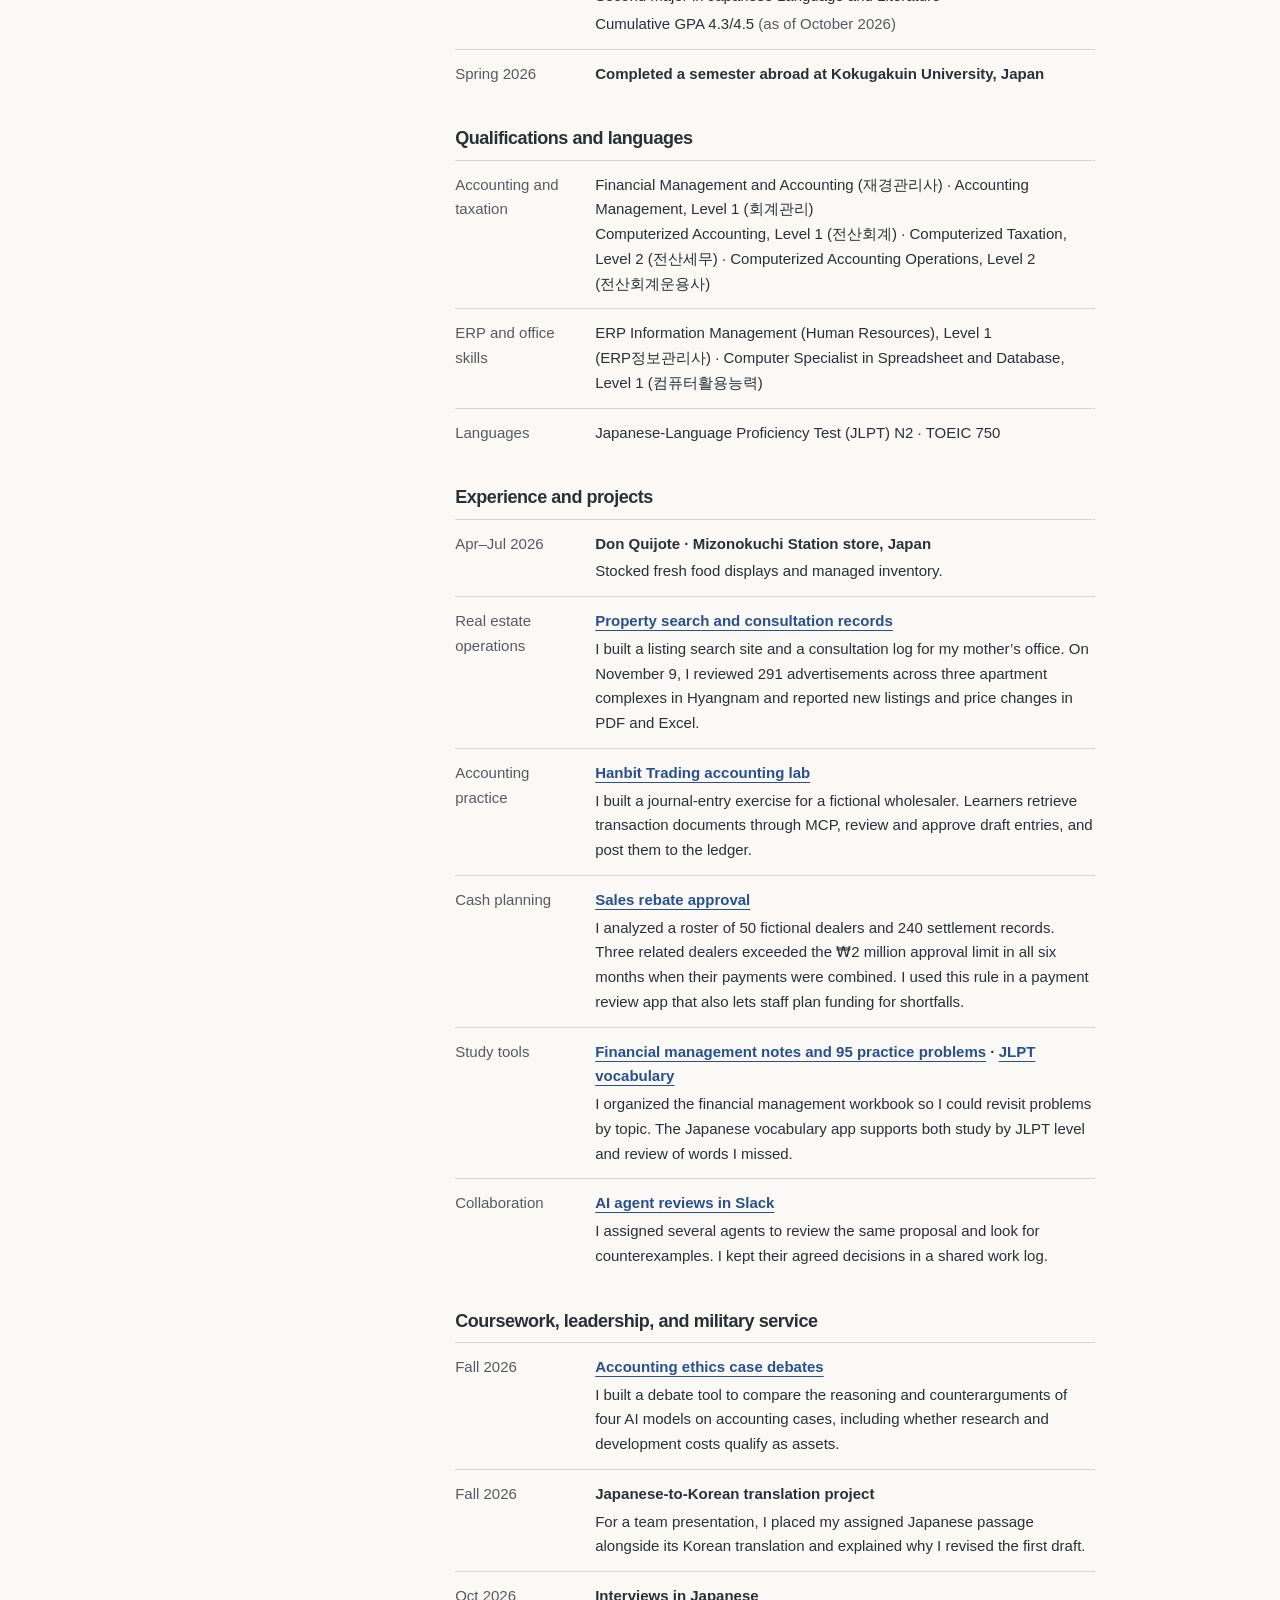
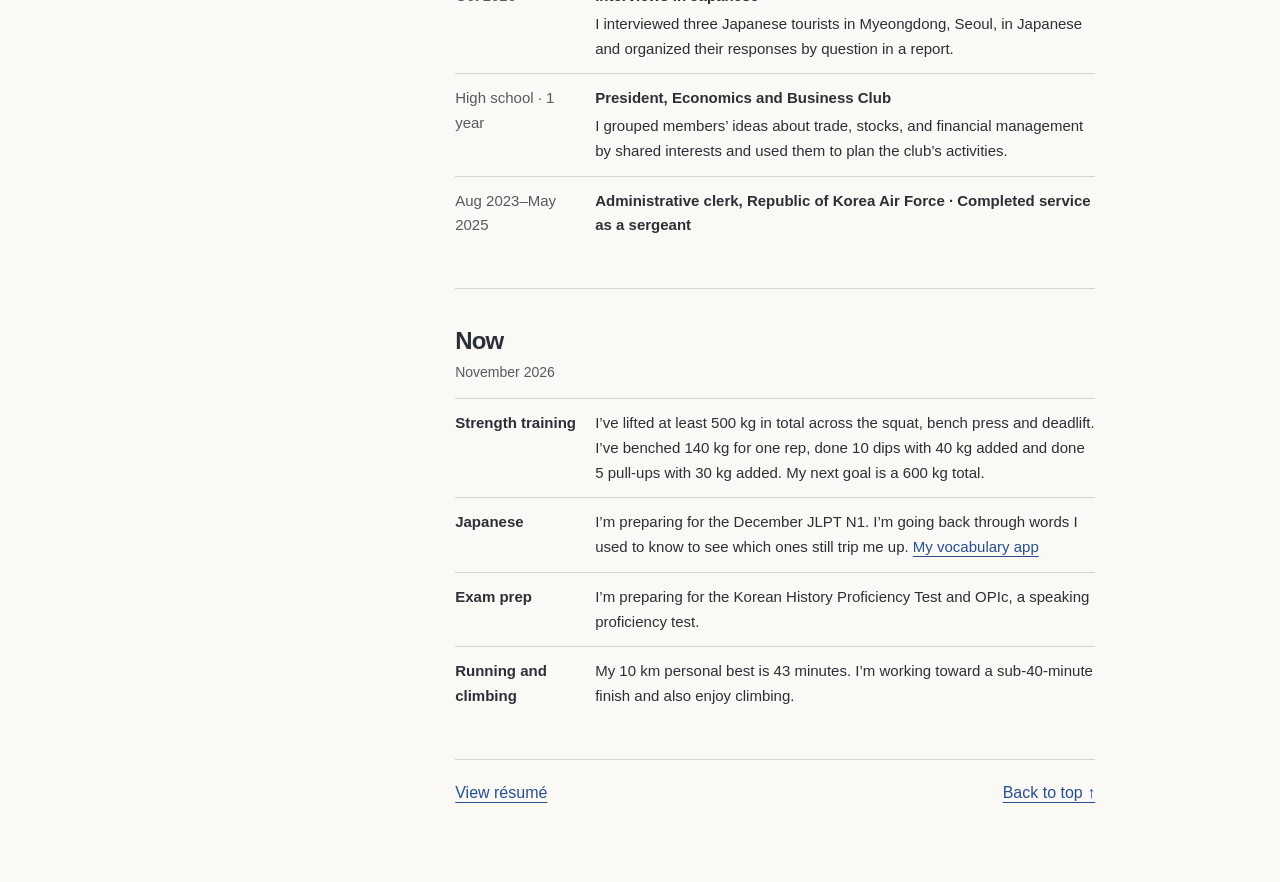
==== commit 27b5cbb7: "Lead the Now section with lifting records and align its anchor with the viewport" ====
--- a/en/index.html
+++ b/en/index.html
@@ -5,7 +5,7 @@
   <meta name="viewport" content="width=device-width, initial-scale=1">
   <meta name="description" content="Kim Sanghyeok’s portfolio. Accounting, Japanese, and tools I build for coursework and for my mother’s real estate office.">
   <title>Kim Sanghyeok · Portfolio</title>
-  <link rel="stylesheet" href="../portfolio.css?v=languages-1">
+  <link rel="stylesheet" href="../portfolio.css?v=now-gym-1">
   <link rel="alternate" hreflang="ko" href="https://osh3772-star.github.io/">
   <link rel="alternate" hreflang="ja" href="https://osh3772-star.github.io/ja/">
   <link rel="alternate" hreflang="zh-Hans" href="https://osh3772-star.github.io/zh/">
@@ -138,10 +138,10 @@
         <h2 id="now-title">Now</h2>
         <p class="now-date"><time datetime="2026-11">November 2026</time></p>
         <dl class="resume-list now-list">
+          <div><dt>Strength training</dt><dd>I’ve lifted at least 500 kg in total across the squat, bench press and deadlift. I’ve benched 140 kg for one rep, done 10 dips with 40 kg added and done 5 pull-ups with 30 kg added. My next goal is a 600 kg total.</dd></div>
           <div><dt>Japanese</dt><dd>I’m preparing for the December JLPT N1. I’m going back through words I used to know to see which ones still trip me up. <a href="https://osh3772-star.github.io/chiikawa-jlpt-vocab/">My vocabulary app</a></dd></div>
           <div><dt>Exam prep</dt><dd>I’m preparing for the Korean History Proficiency Test and OPIc, a speaking proficiency test.</dd></div>
           <div><dt>Running and climbing</dt><dd>My 10 km personal best is 43 minutes. I’m working toward a sub-40-minute finish and also enjoy climbing.</dd></div>
-          <div><dt>Strength training</dt><dd>I’ve lifted a total of at least 500 kg across the squat, bench press and deadlift. My best bench press was 140 kg for one rep. My long-term goal is a 600 kg total.</dd></div>
         </dl>
       </section>
       <footer><a href="#resume">View résumé</a><a href="#intro">Back to top ↑</a></footer>
--- a/portfolio.css
+++ b/portfolio.css
@@ -141,6 +141,7 @@
   .resume-list > div { grid-template-columns: 1fr; gap: 2px; }
   .resume-list dt { font-size: 13px; }
 }
+#now:target { min-height: calc(100vh - 20px); min-height: calc(100dvh - 20px); }
 #now h2 { margin-bottom: 5px; }
 .now-date { margin-bottom: 14px; color: var(--muted); font-size: 14px; }
 .now-list dt { color: var(--ink); font-weight: 650; }
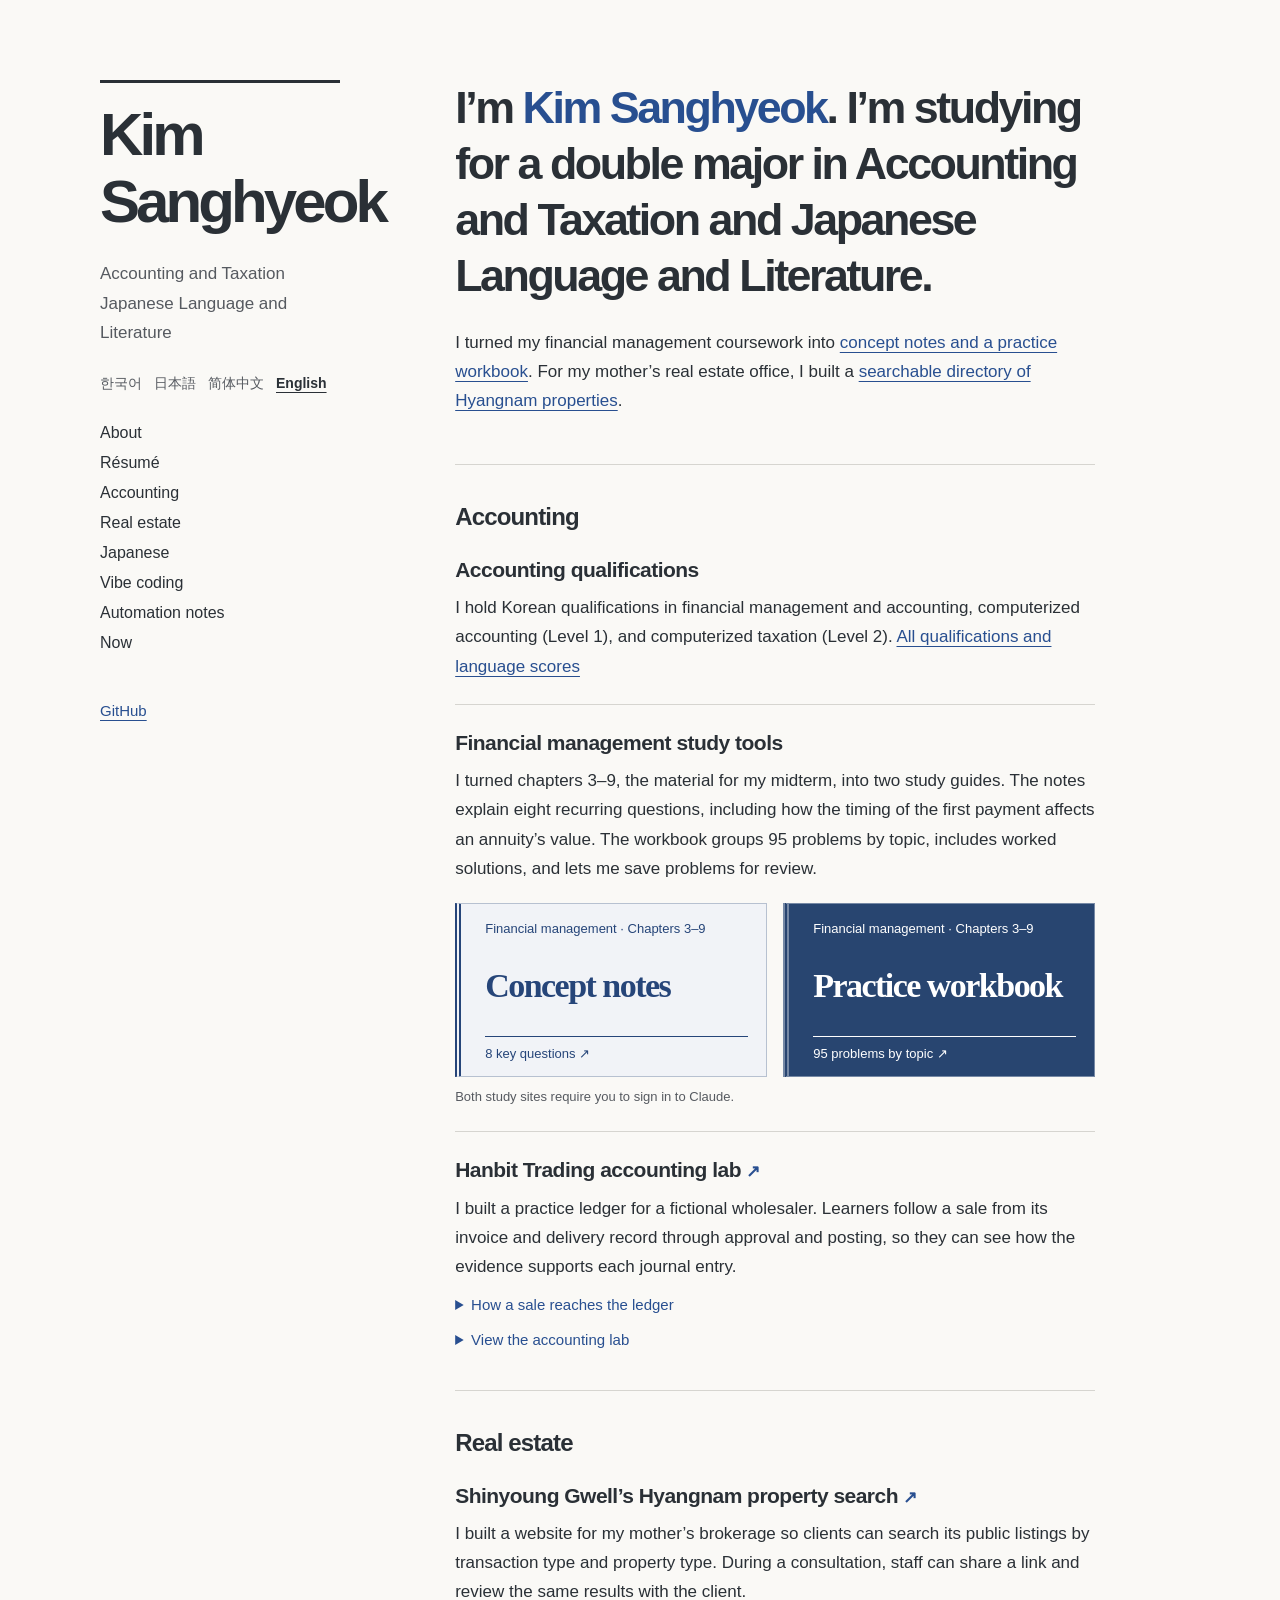
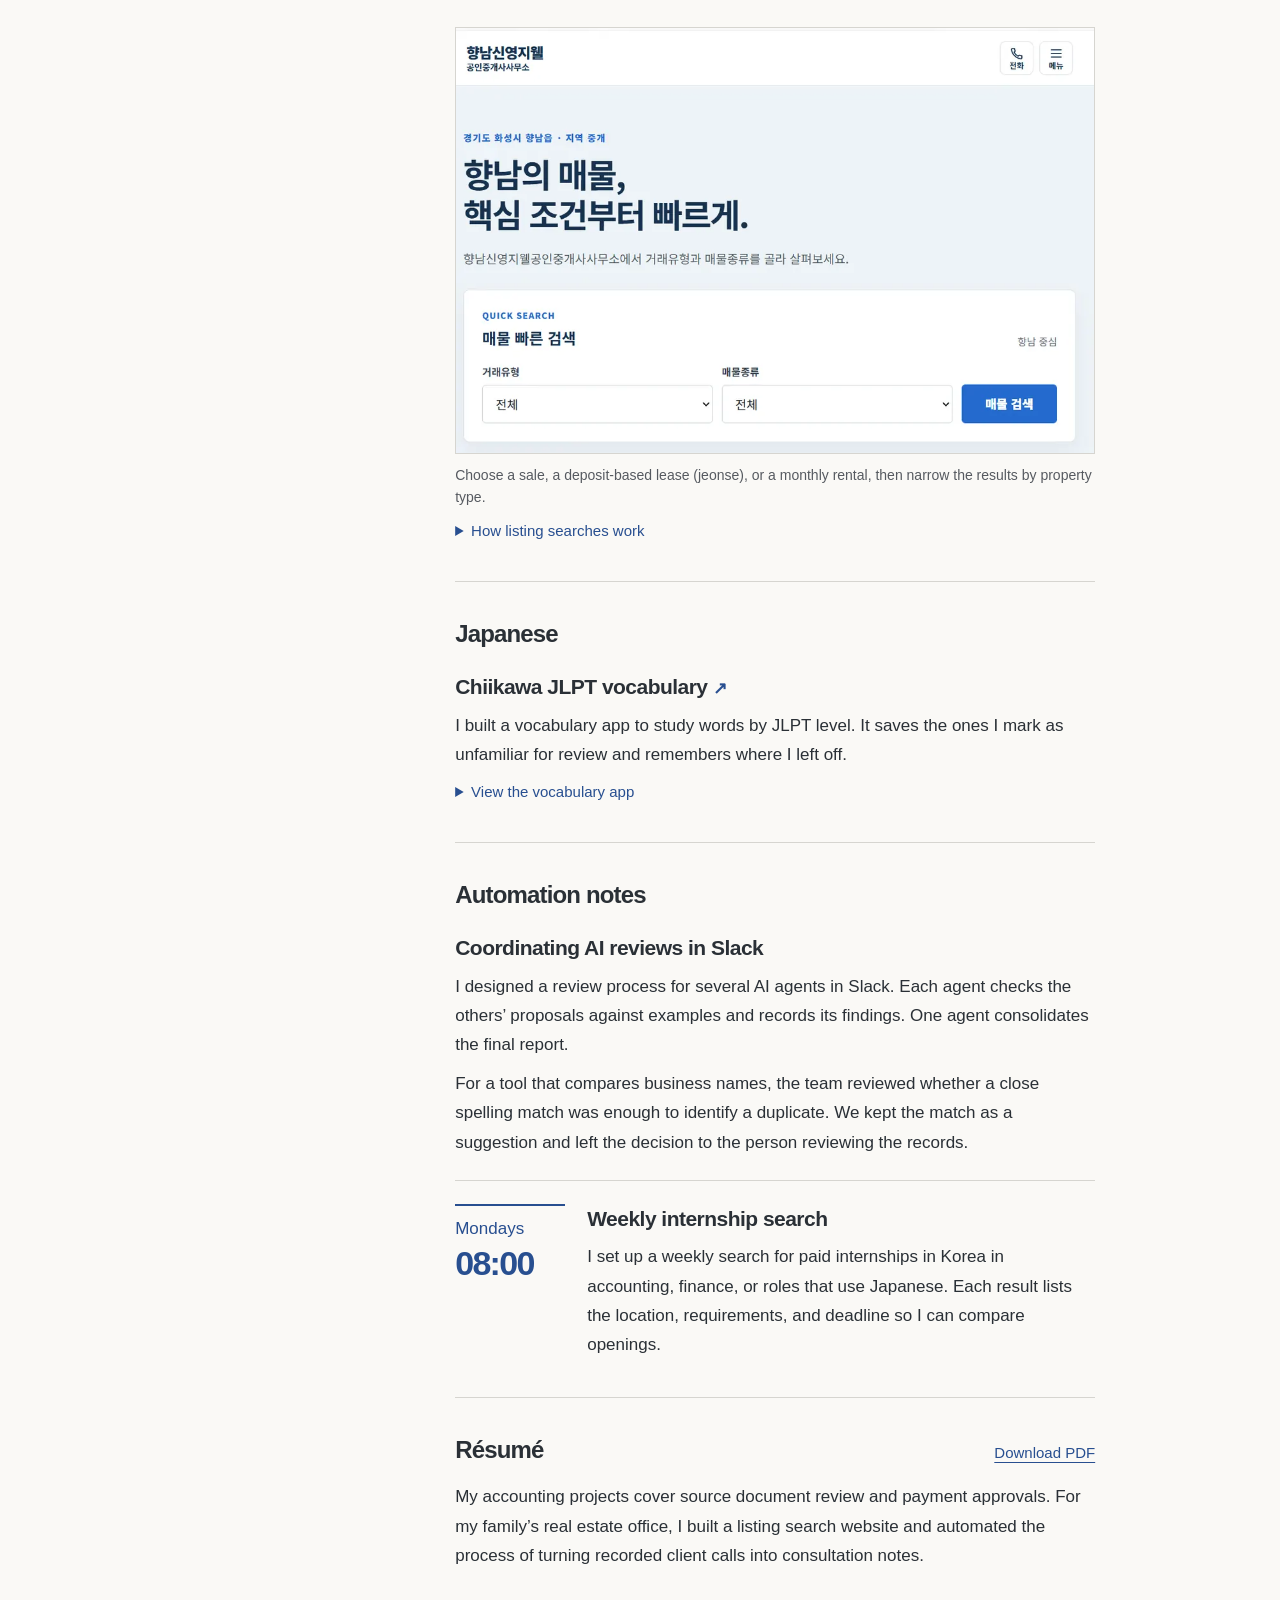
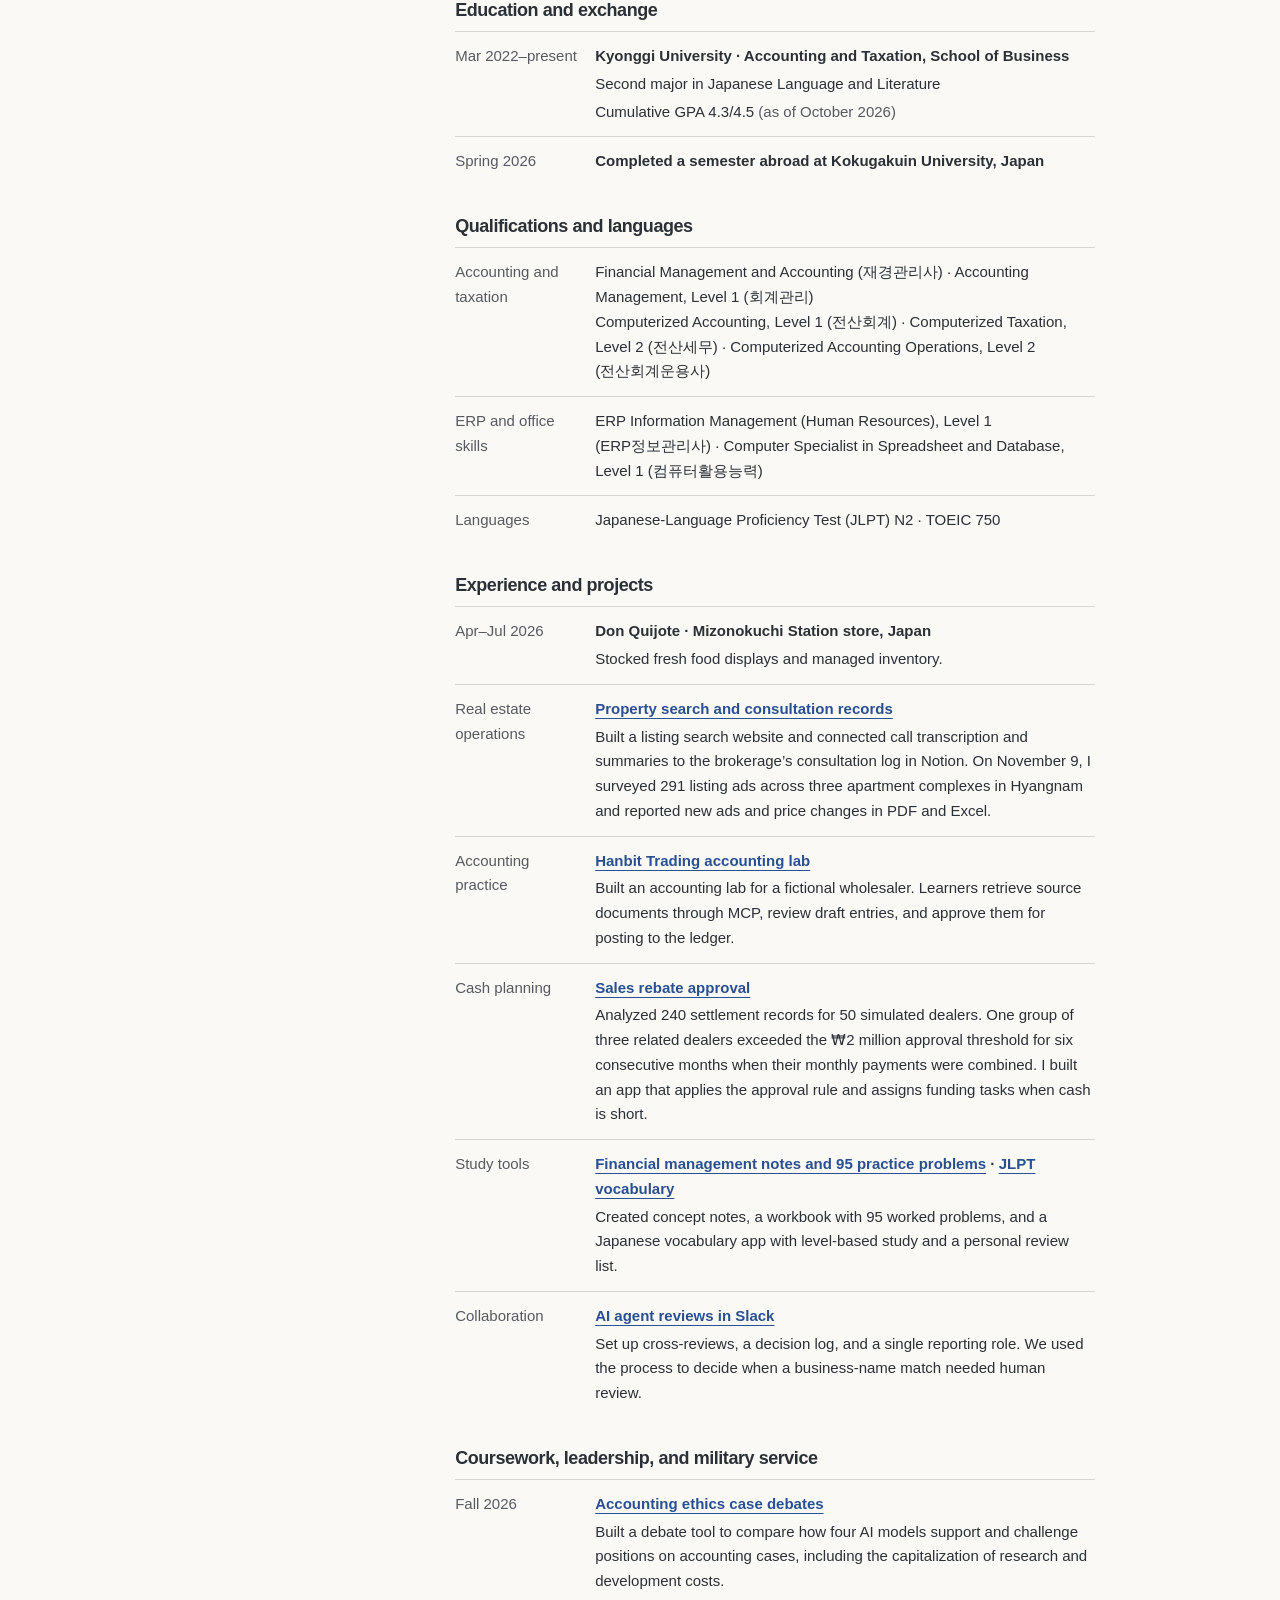
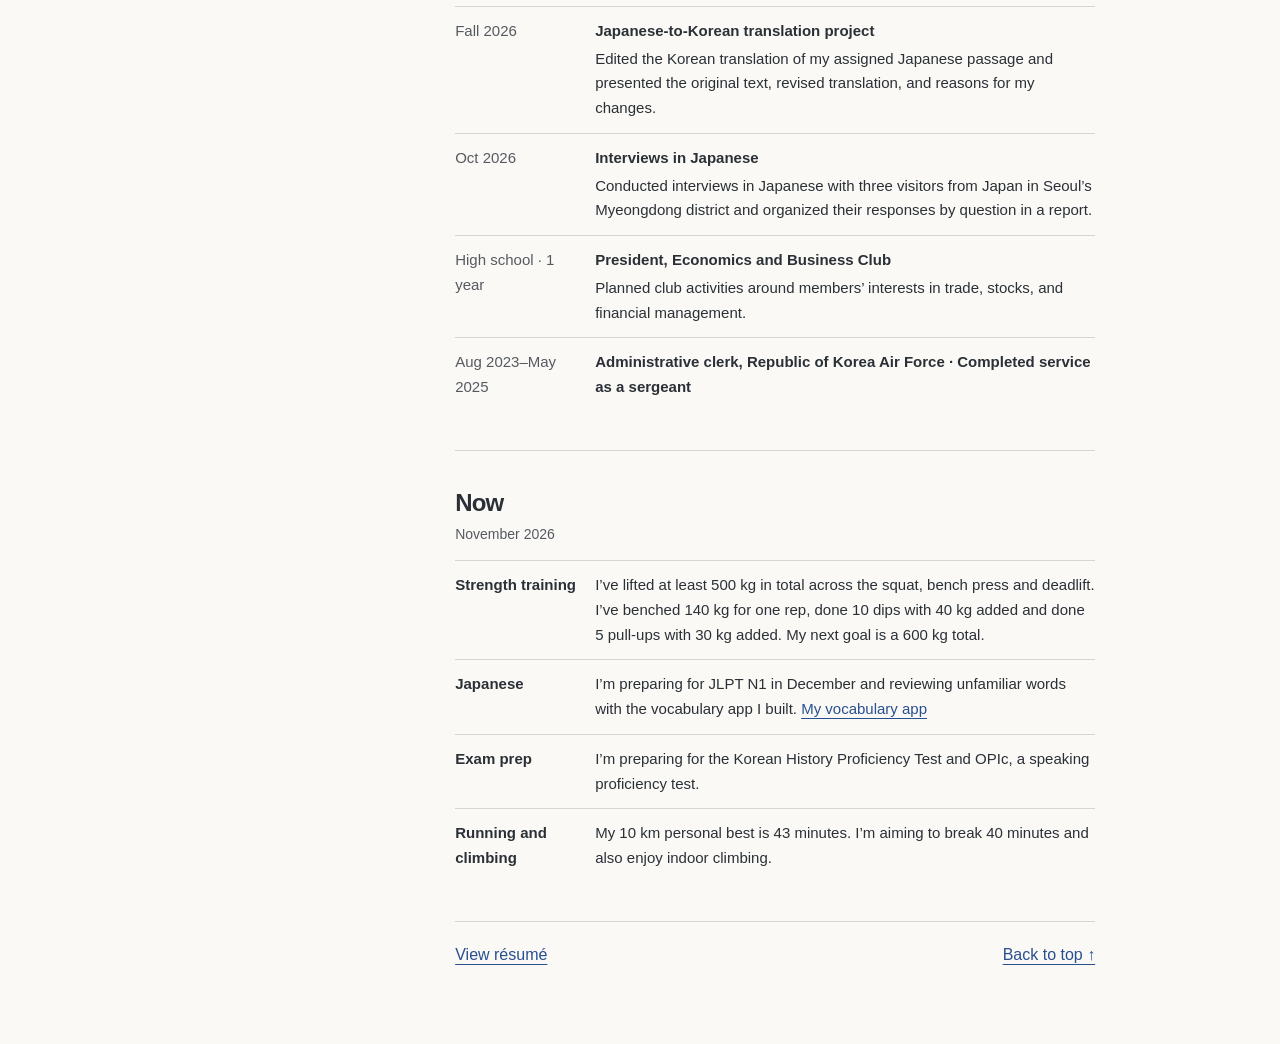
==== commit 7e580599: "Rewrite portfolio and résumés around documented projects, decisions and outcomes in all four languag" ====
--- a/en/index.html
+++ b/en/index.html
@@ -31,8 +31,8 @@
     </header>
     <main>
       <section id="intro" aria-label="About">
-        <p class="lead">I’m <strong>Kim Sanghyeok</strong>. I study accounting and taxation alongside Japanese language and literature.</p>
-        <p>To study for my financial management exam, I built a set of <a href="#finance-study">concept notes and practice problems</a>. Outside class, I help at my mother’s real estate office, where I built a <a href="#estate">property search tool for Hyangnam</a>.</p>
+        <p class="lead">I’m <strong>Kim Sanghyeok</strong>. I’m studying for a double major in Accounting and Taxation and Japanese Language and Literature.</p>
+        <p>I turned my financial management coursework into <a href="#finance-study">concept notes and a practice workbook</a>. For my mother’s real estate office, I built a <a href="#estate">searchable directory of Hyangnam properties</a>.</p>
       </section>
       <section id="work">
         <h2>Accounting</h2>
@@ -41,21 +41,21 @@
           <p>I hold Korean qualifications in financial management and accounting, computerized accounting (Level 1), and computerized taxation (Level 2). <a href="#resume">All qualifications and language scores</a></p>
         </article>
         <article class="study" id="finance-study">
-          <h3>Studying for my financial management midterm</h3>
-          <p>How does an annuity calculation change when the first payment arrives today instead of a year from now? I collected questions like this in my notes. In the workbook, I can mark a problem with a star and return to it later.</p>
+          <h3>Financial management study tools</h3>
+          <p>I turned chapters 3–9, the material for my midterm, into two study guides. The notes explain eight recurring questions, including how the timing of the first payment affects an annuity’s value. The workbook groups 95 problems by topic, includes worked solutions, and lets me save problems for review.</p>
           <div class="books" aria-label="Financial management study sites">
-            <a class="book concept" href="https://claude.ai/artifact/LwPtp9A5DPK2k8vTVn2WAL"><small>Financial management · Chapters 3–9</small><strong>Concept notes</strong><span>8 questions I kept coming back to ↗</span></a>
+            <a class="book concept" href="https://claude.ai/artifact/LwPtp9A5DPK2k8vTVn2WAL"><small>Financial management · Chapters 3–9</small><strong>Concept notes</strong><span>8 key questions ↗</span></a>
             <a class="book practice" href="https://claude.ai/artifact/7F24hGEVFYis9CiTzjHPvu"><small>Financial management · Chapters 3–9</small><strong>Practice workbook</strong><span>95 problems by topic ↗</span></a>
           </div>
           <p class="access">Both study sites require you to sign in to Claude.</p>
         </article>
         <article>
-          <h3><a href="https://ledgerflow-public-reference-gateway.eric5833.workers.dev/">Accounting automation <span aria-hidden="true">↗</span></a></h3>
-          <p>I wanted to follow a journal entry from the classroom exercise to the general ledger. I built a practice environment where I can review and approve entries for Hanbit Trading, a fictional wholesaler.</p>
+          <h3><a href="https://ledgerflow-public-reference-gateway.eric5833.workers.dev/">Hanbit Trading accounting lab <span aria-hidden="true">↗</span></a></h3>
+          <p>I built a practice ledger for a fictional wholesaler. Learners follow a sale from its invoice and delivery record through approval and posting, so they can see how the evidence supports each journal entry.</p>
           <details class="mechanism">
             <summary>How a sale reaches the ledger</summary>
-            <p>An AI app uses the Model Context Protocol (MCP) to retrieve a transaction and its supporting documents. The accounting engine drafts the entry and calculates cost of goods sold from the quantity shipped and its unit cost.</p>
-            <p>A reviewer checks the debits, credits, and supporting documents before approving the entry. The engine posts the entry only if it still matches the approved version.</p>
+            <p>An AI client retrieves the sale and its supporting documents through the Model Context Protocol (MCP). The accounting engine uses the quantity shipped and the unit cost to calculate cost of goods sold. It checks the tax invoice against the delivery record and drafts entries for the sale and the decrease in inventory.</p>
+            <p>The engine checks the debit and credit totals and the supporting documents. The learner can then approve or reject the entry. At posting, the engine verifies that the entry matches the approved version.</p>
             <a href="vibe-coding.html#ledger">How I built the Hanbit Trading lab</a>
           </details>
           <details><summary>View the accounting lab</summary><img loading="lazy" src="../portfolio-images/ledger.webp" alt="LedgerFlow interface for reviewing a journal entry"></details>
@@ -64,16 +64,16 @@
       <section id="estate">
         <h2>Real estate</h2>
         <article>
-          <h3><a href="https://hyangnam-realestate.store/">Property search for my mother’s real estate office <span aria-hidden="true">↗</span></a></h3>
-          <p>I built a search page for the properties my mother’s office lists in Hyangnam. She tried it, told me what to change, and I revised the interface.</p>
+          <h3><a href="https://hyangnam-realestate.store/">Shinyoung Gwell’s Hyangnam property search <span aria-hidden="true">↗</span></a></h3>
+          <p>I built a website for my mother’s brokerage so clients can search its public listings by transaction type and property type. During a consultation, staff can share a link and review the same results with the client.</p>
           <figure class="estate-screen">
             <img loading="lazy" width="1000" height="666" src="../portfolio-images/estate.webp" alt="Quick search on the Hyangnam Shinyoung Gwell real estate website, with selectors for transaction type and property type.">
             <figcaption>Choose a sale, a deposit-based lease (jeonse), or a monthly rental, then narrow the results by property type.</figcaption>
           </figure>
           <details class="mechanism">
-            <summary>What happens when someone searches for a jeonse apartment?</summary>
-            <p>I connected the office domain to Cloudflare Workers. Selecting “jeonse” and “apartment” puts both filters in the URL. Astro reads them and retrieves the matching public listings from Supabase.</p>
-            <p>Reopening the URL shows the listings currently on the market. For jeonse and monthly rentals, the price filter uses the deposit amount.</p>
+            <summary>How listing searches work</summary>
+            <p>I connected the office’s domain to Cloudflare Workers. The Astro site reads the search filters from the URL and queries Supabase for matching public listings.</p>
+            <p>A client can share or reopen a search and see the listings that match at that time. The price filter uses the asking price for sales and the deposit for jeonse and monthly rentals.</p>
             <a href="https://hyangnam-realestate.store/properties?transaction=%EC%A0%84%EC%84%B8&amp;category=%EC%95%84%ED%8C%8C%ED%8A%B8">Search for jeonse apartments</a>
           </details>
         </article>
@@ -82,21 +82,21 @@
         <h2>Japanese</h2>
         <article>
           <h3><a href="https://osh3772-star.github.io/chiikawa-jlpt-vocab/">Chiikawa JLPT vocabulary <span aria-hidden="true">↗</span></a></h3>
-          <p>After passing the JLPT N2, I wanted an easier way to revisit the words I missed. The vocabulary app lets me flag unfamiliar words and pick up where I left off.</p>
+          <p>I built a vocabulary app to study words by JLPT level. It saves the ones I mark as unfamiliar for review and remembers where I left off.</p>
           <details><summary>View the vocabulary app</summary><img loading="lazy" src="../portfolio-images/chiikawa.webp" alt="The study view in the Chiikawa JLPT vocabulary app"></details>
         </article>
       </section>
       <section id="notes">
         <h2>Automation notes</h2>
         <article>
-          <h3>Reviewing tools with AI agents in Slack</h3>
-          <p>I set up a review process in which the agents discuss each other’s proposals, record their decisions, and designate one agent to report the result.</p>
-          <p>We used it to review a tool that finds similar customer or supplier names. The tool flags possible typos and a person decides whether two names refer to the same business.</p>
+          <h3>Coordinating AI reviews in Slack</h3>
+          <p>I designed a review process for several AI agents in Slack. Each agent checks the others’ proposals against examples and records its findings. One agent consolidates the final report.</p>
+          <p>For a tool that compares business names, the team reviewed whether a close spelling match was enough to identify a duplicate. We kept the match as a suggestion and left the decision to the person reviewing the records.</p>
         </article>
         <article>
         <div class="note"><p class="time">Mondays <strong>08:00</strong></p>
-        <div><h3>Finding internships I can apply for</h3>
-        <p>Each Monday morning, a scheduled search collects paid internships in Korea that involve either accounting and finance or Japanese. It lists the location, requirements, and deadline in the same order so I can compare openings.</p></div></div>
+        <div><h3>Weekly internship search</h3>
+        <p>I set up a weekly search for paid internships in Korea in accounting, finance, or roles that use Japanese. Each result lists the location, requirements, and deadline so I can compare openings.</p></div></div>
         </article>
       </section>
       <section id="resume" class="resume" aria-labelledby="resume-title">
@@ -104,7 +104,7 @@
           <h2 id="resume-title">Résumé</h2>
           <a class="resume-pdf" href="resume.pdf" download="Kim_Sanghyeok_Resume.pdf">Download PDF</a>
         </div>
-        <p class="resume-summary">I study accounting and taxation alongside Japanese language and literature. I’ve built tools for checking source documents and journal entries, and automated property listings and consultation records at my mother’s real estate office.</p>
+        <p class="resume-summary">My accounting projects cover source document review and payment approvals. For my family’s real estate office, I built a listing search website and automated the process of turning recorded client calls into consultation notes.</p>
         <h3>Education and exchange</h3>
         <dl class="resume-list">
           <div><dt>Mar 2022–present</dt><dd><strong>Kyonggi University · Accounting and Taxation, School of Business</strong><p>Second major in Japanese Language and Literature</p><p>Cumulative GPA 4.3/4.5 <span class="resume-asof">(as of October 2026)</span></p></dd></div>
@@ -119,18 +119,18 @@
         <h3>Experience and projects</h3>
         <dl class="resume-list">
           <div><dt>Apr–Jul 2026</dt><dd><strong>Don Quijote · Mizonokuchi Station store, Japan</strong><p>Stocked fresh food displays and managed inventory.</p></dd></div>
-          <div><dt>Real estate operations</dt><dd><strong><a href="#estate">Property search and consultation records</a></strong><p>I built a listing search site and a consultation log for my mother’s office. On November 9, I reviewed 291 advertisements across three apartment complexes in Hyangnam and reported new listings and price changes in PDF and Excel.</p></dd></div>
-          <div><dt>Accounting practice</dt><dd><strong><a href="vibe-coding.html#ledger">Hanbit Trading accounting lab</a></strong><p>I built a journal-entry exercise for a fictional wholesaler. Learners retrieve transaction documents through MCP, review and approve draft entries, and post them to the ledger.</p></dd></div>
-          <div><dt>Cash planning</dt><dd><strong><a href="vibe-coding.html#work-finance">Sales rebate approval</a></strong><p>I analyzed a roster of 50 fictional dealers and 240 settlement records. Three related dealers exceeded the ₩2 million approval limit in all six months when their payments were combined. I used this rule in a payment review app that also lets staff plan funding for shortfalls.</p></dd></div>
-          <div><dt>Study tools</dt><dd><strong><a href="#finance-study">Financial management notes and 95 practice problems</a> · <a href="#japanese">JLPT vocabulary</a></strong><p>I organized the financial management workbook so I could revisit problems by topic. The Japanese vocabulary app supports both study by JLPT level and review of words I missed.</p></dd></div>
-          <div><dt>Collaboration</dt><dd><strong><a href="#notes">AI agent reviews in Slack</a></strong><p>I assigned several agents to review the same proposal and look for counterexamples. I kept their agreed decisions in a shared work log.</p></dd></div>
+          <div><dt>Real estate operations</dt><dd><strong><a href="#estate">Property search and consultation records</a></strong><p>Built a listing search website and connected call transcription and summaries to the brokerage’s consultation log in Notion. On November 9, I surveyed 291 listing ads across three apartment complexes in Hyangnam and reported new ads and price changes in PDF and Excel.</p></dd></div>
+          <div><dt>Accounting practice</dt><dd><strong><a href="vibe-coding.html#ledger">Hanbit Trading accounting lab</a></strong><p>Built an accounting lab for a fictional wholesaler. Learners retrieve source documents through MCP, review draft entries, and approve them for posting to the ledger.</p></dd></div>
+          <div><dt>Cash planning</dt><dd><strong><a href="vibe-coding.html#work-finance">Sales rebate approval</a></strong><p>Analyzed 240 settlement records for 50 simulated dealers. One group of three related dealers exceeded the ₩2 million approval threshold for six consecutive months when their monthly payments were combined. I built an app that applies the approval rule and assigns funding tasks when cash is short.</p></dd></div>
+          <div><dt>Study tools</dt><dd><strong><a href="#finance-study">Financial management notes and 95 practice problems</a> · <a href="#japanese">JLPT vocabulary</a></strong><p>Created concept notes, a workbook with 95 worked problems, and a Japanese vocabulary app with level-based study and a personal review list.</p></dd></div>
+          <div><dt>Collaboration</dt><dd><strong><a href="#notes">AI agent reviews in Slack</a></strong><p>Set up cross-reviews, a decision log, and a single reporting role. We used the process to decide when a business-name match needed human review.</p></dd></div>
         </dl>
         <h3>Coursework, leadership, and military service</h3>
         <dl class="resume-list">
-          <div><dt>Fall 2026</dt><dd><strong><a href="https://osh3772-star.github.io/ai-debate/">Accounting ethics case debates</a></strong><p>I built a debate tool to compare the reasoning and counterarguments of four AI models on accounting cases, including whether research and development costs qualify as assets.</p></dd></div>
-          <div><dt>Fall 2026</dt><dd><strong>Japanese-to-Korean translation project</strong><p>For a team presentation, I placed my assigned Japanese passage alongside its Korean translation and explained why I revised the first draft.</p></dd></div>
-          <div><dt>Oct 2026</dt><dd><strong>Interviews in Japanese</strong><p>I interviewed three Japanese tourists in Myeongdong, Seoul, in Japanese and organized their responses by question in a report.</p></dd></div>
-          <div><dt>High school · 1 year</dt><dd><strong>President, Economics and Business Club</strong><p>I grouped members’ ideas about trade, stocks, and financial management by shared interests and used them to plan the club’s activities.</p></dd></div>
+          <div><dt>Fall 2026</dt><dd><strong><a href="https://osh3772-star.github.io/ai-debate/">Accounting ethics case debates</a></strong><p>Built a debate tool to compare how four AI models support and challenge positions on accounting cases, including the capitalization of research and development costs.</p></dd></div>
+          <div><dt>Fall 2026</dt><dd><strong>Japanese-to-Korean translation project</strong><p>Edited the Korean translation of my assigned Japanese passage and presented the original text, revised translation, and reasons for my changes.</p></dd></div>
+          <div><dt>Oct 2026</dt><dd><strong>Interviews in Japanese</strong><p>Conducted interviews in Japanese with three visitors from Japan in Seoul’s Myeongdong district and organized their responses by question in a report.</p></dd></div>
+          <div><dt>High school · 1 year</dt><dd><strong>President, Economics and Business Club</strong><p>Planned club activities around members’ interests in trade, stocks, and financial management.</p></dd></div>
           <div><dt>Aug 2023–May 2025</dt><dd><strong>Administrative clerk, Republic of Korea Air Force · Completed service as a sergeant</strong></dd></div>
         </dl>
       </section>
@@ -139,9 +139,9 @@
         <p class="now-date"><time datetime="2026-11">November 2026</time></p>
         <dl class="resume-list now-list">
           <div><dt>Strength training</dt><dd>I’ve lifted at least 500 kg in total across the squat, bench press and deadlift. I’ve benched 140 kg for one rep, done 10 dips with 40 kg added and done 5 pull-ups with 30 kg added. My next goal is a 600 kg total.</dd></div>
-          <div><dt>Japanese</dt><dd>I’m preparing for the December JLPT N1. I’m going back through words I used to know to see which ones still trip me up. <a href="https://osh3772-star.github.io/chiikawa-jlpt-vocab/">My vocabulary app</a></dd></div>
+          <div><dt>Japanese</dt><dd>I’m preparing for JLPT N1 in December and reviewing unfamiliar words with the vocabulary app I built. <a href="https://osh3772-star.github.io/chiikawa-jlpt-vocab/">My vocabulary app</a></dd></div>
           <div><dt>Exam prep</dt><dd>I’m preparing for the Korean History Proficiency Test and OPIc, a speaking proficiency test.</dd></div>
-          <div><dt>Running and climbing</dt><dd>My 10 km personal best is 43 minutes. I’m working toward a sub-40-minute finish and also enjoy climbing.</dd></div>
+          <div><dt>Running and climbing</dt><dd>My 10 km personal best is 43 minutes. I’m aiming to break 40 minutes and also enjoy indoor climbing.</dd></div>
         </dl>
       </section>
       <footer><a href="#resume">View résumé</a><a href="#intro">Back to top ↑</a></footer>
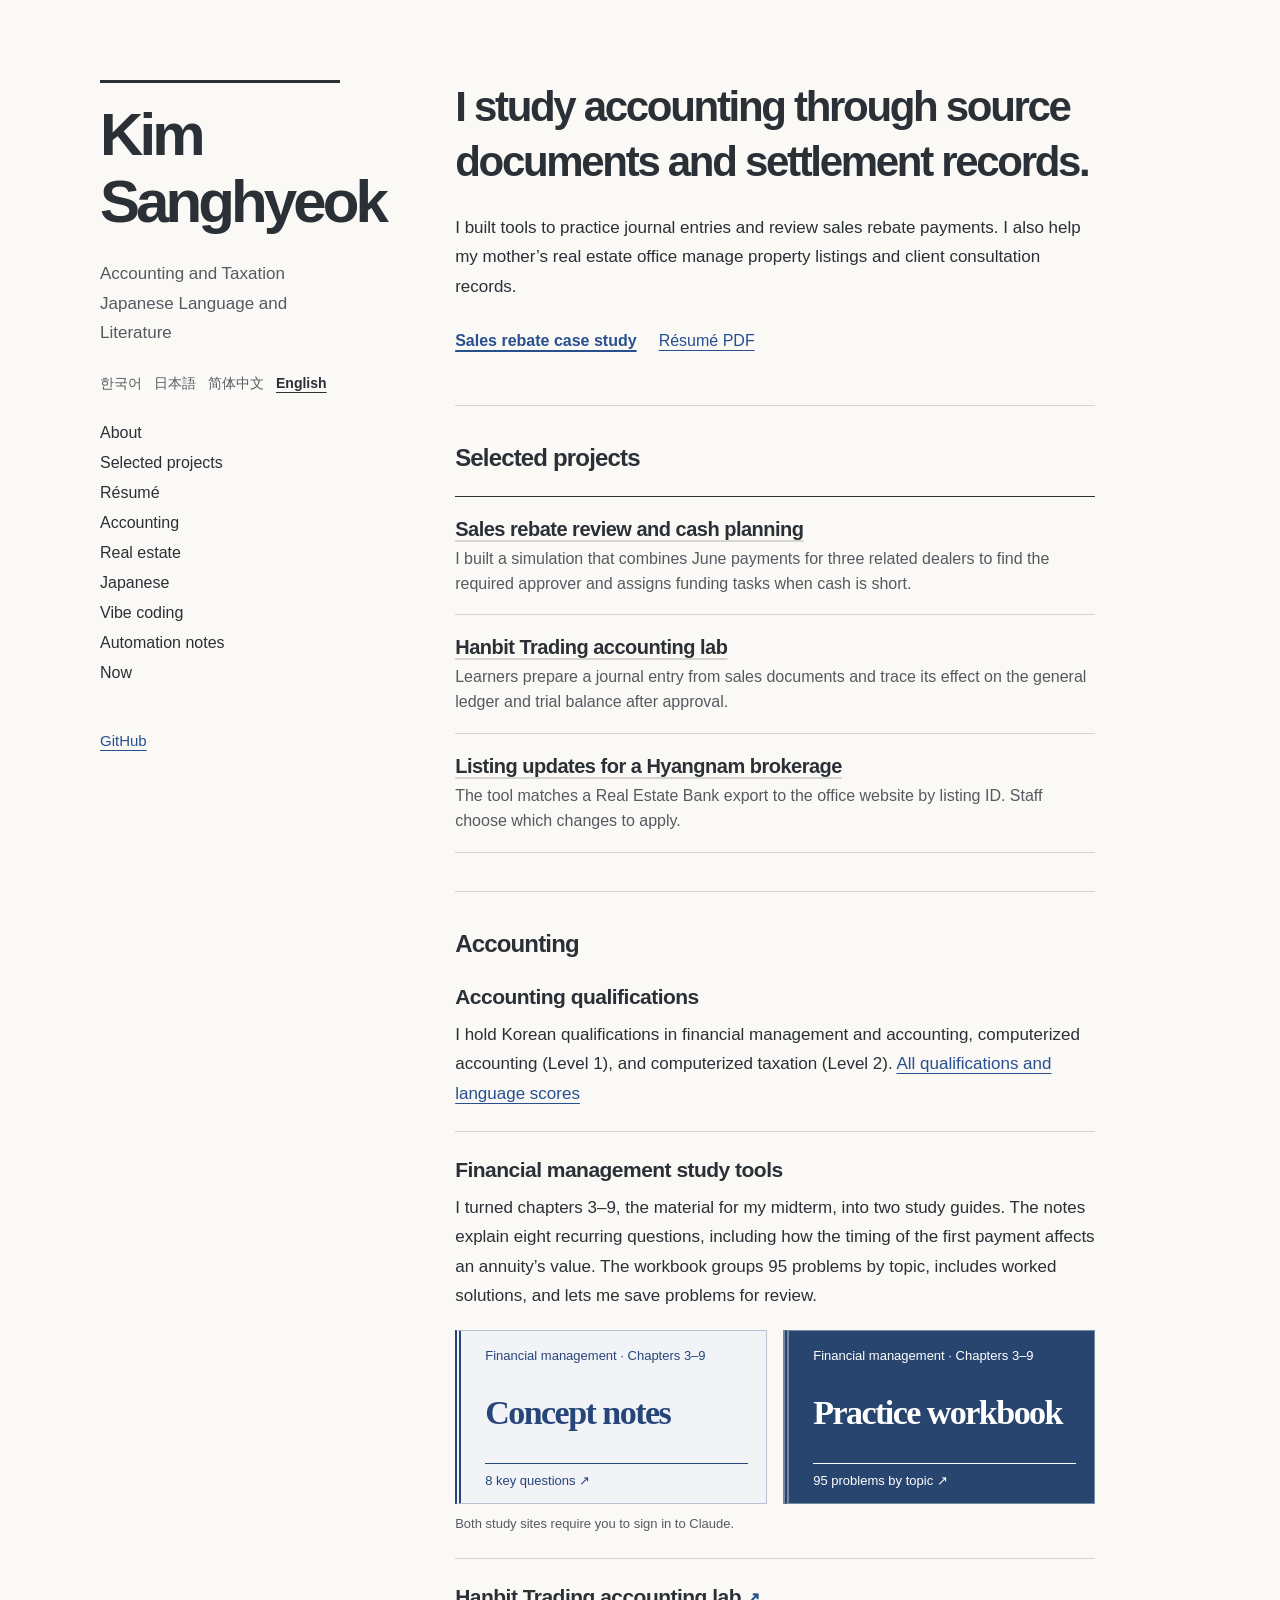
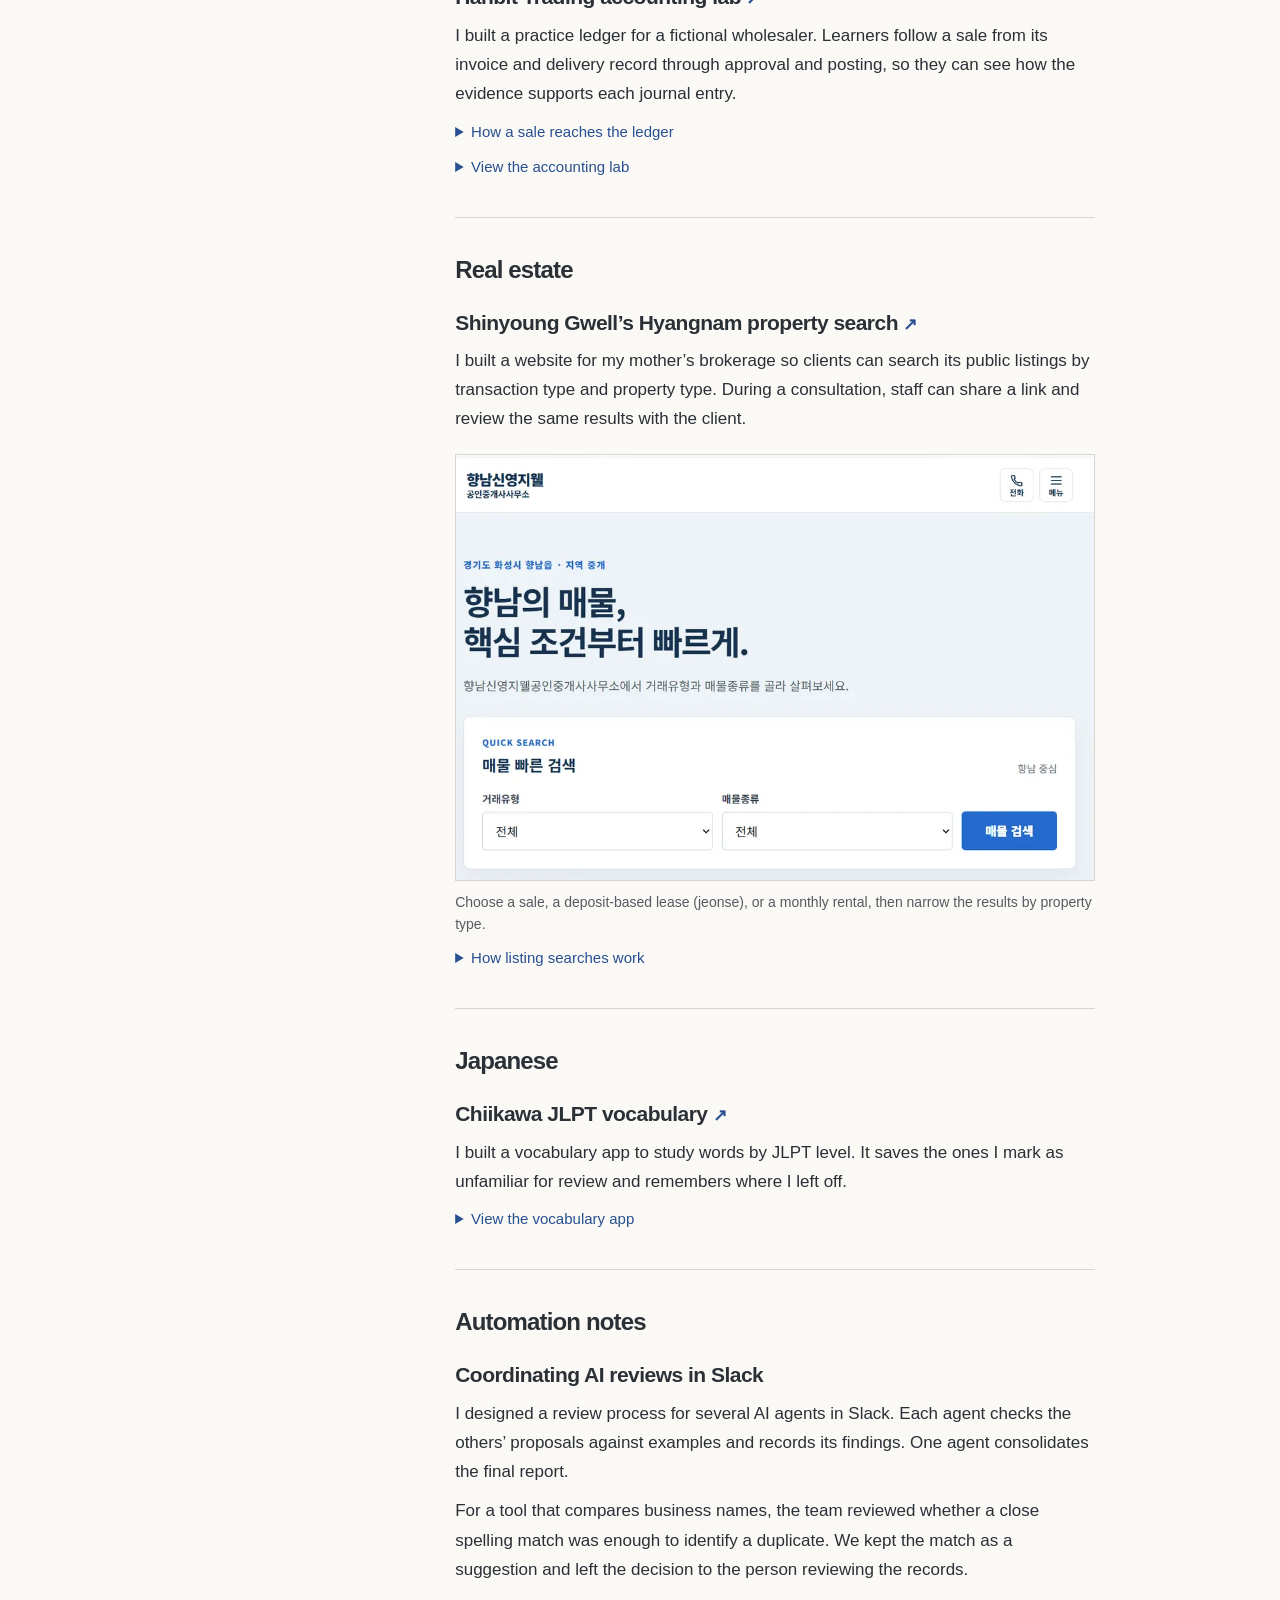
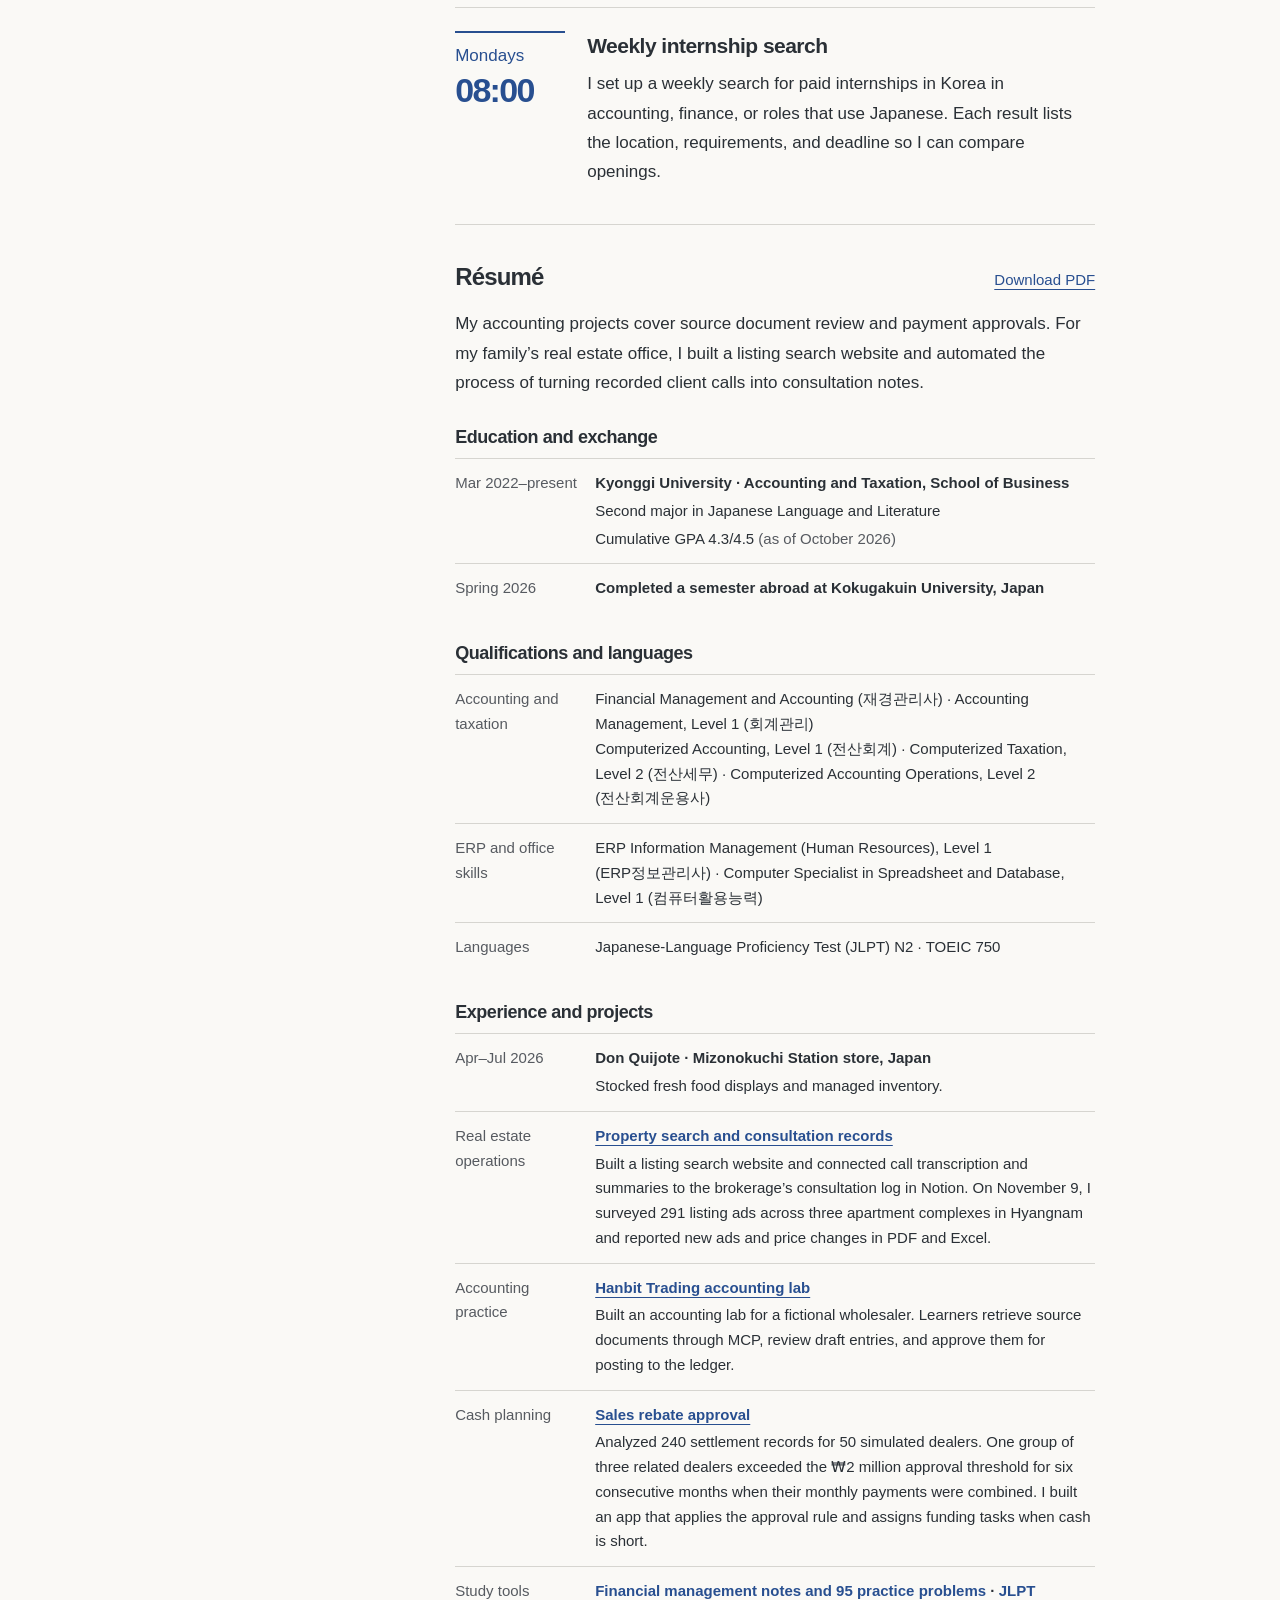
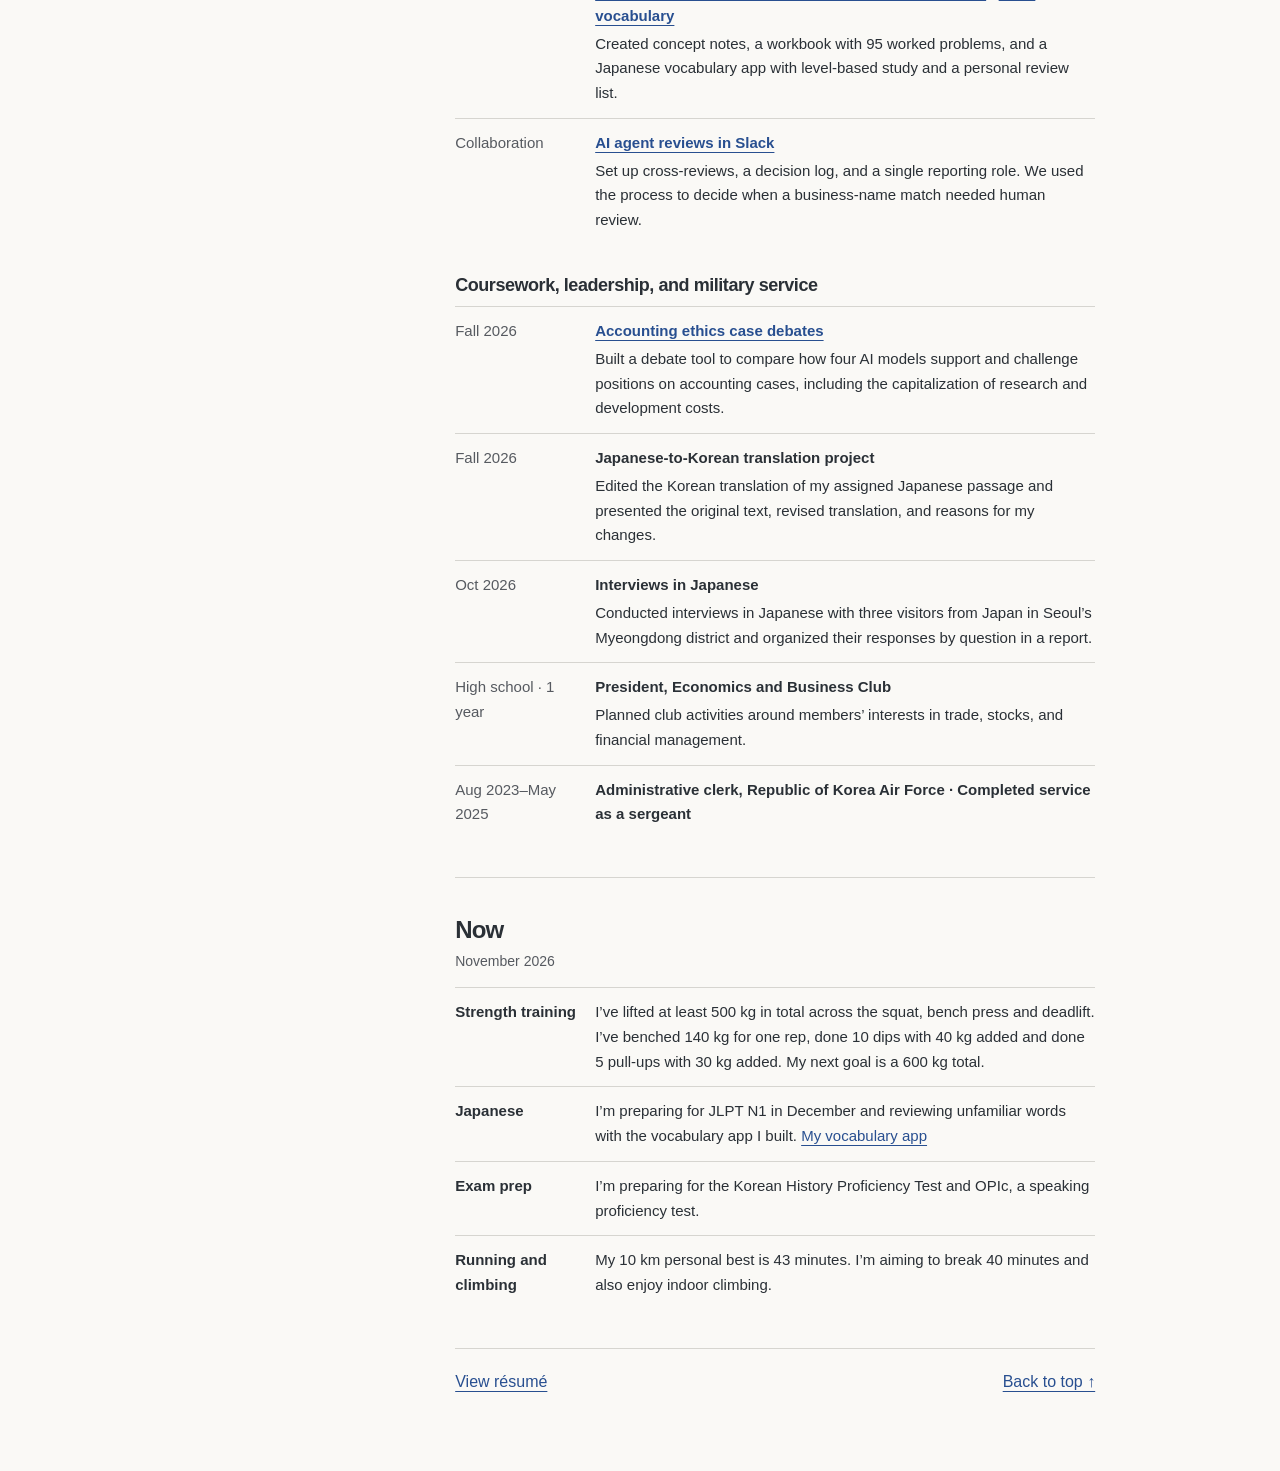
==== commit d334cbc2: "Feature accounting projects and publish the sales rebate case study in four languages" ====
--- a/en/index.html
+++ b/en/index.html
@@ -5,14 +5,14 @@
   <meta name="viewport" content="width=device-width, initial-scale=1">
   <meta name="description" content="Kim Sanghyeok’s portfolio. Accounting, Japanese, and tools I build for coursework and for my mother’s real estate office.">
   <title>Kim Sanghyeok · Portfolio</title>
-  <link rel="stylesheet" href="../portfolio.css?v=now-gym-1">
+  <link rel="stylesheet" href="../portfolio.css?v=featured-1">
   <link rel="alternate" hreflang="ko" href="https://osh3772-star.github.io/">
   <link rel="alternate" hreflang="ja" href="https://osh3772-star.github.io/ja/">
   <link rel="alternate" hreflang="zh-Hans" href="https://osh3772-star.github.io/zh/">
   <link rel="alternate" hreflang="en" href="https://osh3772-star.github.io/en/">
   <link rel="alternate" hreflang="x-default" href="https://osh3772-star.github.io/">
 </head>
-<body>
+<body class="portfolio-home">
   <a class="skip" href="#intro">Skip to content</a>
   <div class="layout">
     <header>
@@ -24,15 +24,42 @@
         <a lang="zh-Hans" hreflang="zh-Hans" href="/zh/">简体中文</a>
         <a lang="en" hreflang="en" href="/en/" aria-current="true">English</a>
       </nav>
-      <nav aria-label="Portfolio sections">
-        <a href="#intro">About</a><a href="#resume">Résumé</a><a href="#work">Accounting</a><a href="#estate">Real estate</a><a href="#japanese">Japanese</a><a href="vibe-coding.html">Vibe coding</a><a href="#notes">Automation notes</a><a href="#now">Now</a>
+      <nav class="desktop-nav" aria-label="Portfolio sections">
+        <a href="#intro">About</a><a href="#featured">Selected projects</a><a href="#resume">Résumé</a><a href="#work">Accounting</a><a href="#estate">Real estate</a><a href="#japanese">Japanese</a><a href="vibe-coding.html">Vibe coding</a><a href="#notes">Automation notes</a><a href="#now">Now</a>
       </nav>
-      <div class="links"><a href="https://github.com/osh3772-star">GitHub</a></div>
+      <div class="links desktop-links"><a href="https://github.com/osh3772-star">GitHub</a></div>
+      <details class="mobile-menu">
+        <summary>All sections</summary>
+        <nav aria-label="Portfolio sections">
+          <a href="#intro">About</a><a href="#featured">Selected projects</a><a href="#resume">Résumé</a><a href="#work">Accounting</a><a href="#estate">Real estate</a><a href="#japanese">Japanese</a><a href="vibe-coding.html">Vibe coding</a><a href="#notes">Automation notes</a><a href="#now">Now</a><a href="https://github.com/osh3772-star">GitHub</a>
+        </nav>
+      </details>
     </header>
     <main>
       <section id="intro" aria-label="About">
-        <p class="lead">I’m <strong>Kim Sanghyeok</strong>. I’m studying for a double major in Accounting and Taxation and Japanese Language and Literature.</p>
-        <p>I turned my financial management coursework into <a href="#finance-study">concept notes and a practice workbook</a>. For my mother’s real estate office, I built a <a href="#estate">searchable directory of Hyangnam properties</a>.</p>
+        <p class="lead">I study accounting through source documents and settlement records.</p>
+        <p>I built tools to practice journal entries and review sales rebate payments. I also help my mother’s real estate office manage property listings and client consultation records.</p>
+        <div class="intro-actions">
+          <a class="case-link" href="sales-incentives.html">Sales rebate case study</a>
+          <a href="resume.pdf" download="Kim_Sanghyeok_Resume.pdf">Résumé PDF</a>
+        </div>
+      </section>
+      <section id="featured" aria-labelledby="featured-title">
+        <h2 id="featured-title">Selected projects</h2>
+        <ul class="featured-list">
+          <li>
+            <h3><a href="sales-incentives.html">Sales rebate review and cash planning</a></h3>
+            <p>I built a simulation that combines June payments for three related dealers to find the required approver and assigns funding tasks when cash is short.</p>
+          </li>
+          <li>
+            <h3><a href="#hanbit">Hanbit Trading accounting lab</a></h3>
+            <p>Learners prepare a journal entry from sales documents and trace its effect on the general ledger and trial balance after approval.</p>
+          </li>
+          <li>
+            <h3><a href="vibe-coding.html#listings">Listing updates for a Hyangnam brokerage</a></h3>
+            <p>The tool matches a Real Estate Bank export to the office website by listing ID. Staff choose which changes to apply.</p>
+          </li>
+        </ul>
       </section>
       <section id="work">
         <h2>Accounting</h2>
@@ -49,7 +76,7 @@
           </div>
           <p class="access">Both study sites require you to sign in to Claude.</p>
         </article>
-        <article>
+        <article id="hanbit">
           <h3><a href="https://ledgerflow-public-reference-gateway.eric5833.workers.dev/">Hanbit Trading accounting lab <span aria-hidden="true">↗</span></a></h3>
           <p>I built a practice ledger for a fictional wholesaler. Learners follow a sale from its invoice and delivery record through approval and posting, so they can see how the evidence supports each journal entry.</p>
           <details class="mechanism">
@@ -121,7 +148,7 @@
           <div><dt>Apr–Jul 2026</dt><dd><strong>Don Quijote · Mizonokuchi Station store, Japan</strong><p>Stocked fresh food displays and managed inventory.</p></dd></div>
           <div><dt>Real estate operations</dt><dd><strong><a href="#estate">Property search and consultation records</a></strong><p>Built a listing search website and connected call transcription and summaries to the brokerage’s consultation log in Notion. On November 9, I surveyed 291 listing ads across three apartment complexes in Hyangnam and reported new ads and price changes in PDF and Excel.</p></dd></div>
           <div><dt>Accounting practice</dt><dd><strong><a href="vibe-coding.html#ledger">Hanbit Trading accounting lab</a></strong><p>Built an accounting lab for a fictional wholesaler. Learners retrieve source documents through MCP, review draft entries, and approve them for posting to the ledger.</p></dd></div>
-          <div><dt>Cash planning</dt><dd><strong><a href="vibe-coding.html#work-finance">Sales rebate approval</a></strong><p>Analyzed 240 settlement records for 50 simulated dealers. One group of three related dealers exceeded the ₩2 million approval threshold for six consecutive months when their monthly payments were combined. I built an app that applies the approval rule and assigns funding tasks when cash is short.</p></dd></div>
+          <div><dt>Cash planning</dt><dd><strong><a href="sales-incentives.html">Sales rebate approval</a></strong><p>Analyzed 240 settlement records for 50 simulated dealers. One group of three related dealers exceeded the ₩2 million approval threshold for six consecutive months when their monthly payments were combined. I built an app that applies the approval rule and assigns funding tasks when cash is short.</p></dd></div>
           <div><dt>Study tools</dt><dd><strong><a href="#finance-study">Financial management notes and 95 practice problems</a> · <a href="#japanese">JLPT vocabulary</a></strong><p>Created concept notes, a workbook with 95 worked problems, and a Japanese vocabulary app with level-based study and a personal review list.</p></dd></div>
           <div><dt>Collaboration</dt><dd><strong><a href="#notes">AI agent reviews in Slack</a></strong><p>Set up cross-reviews, a decision log, and a single reporting role. We used the process to decide when a business-name match needed human review.</p></dd></div>
         </dl>
--- a/portfolio.css
+++ b/portfolio.css
@@ -153,3 +153,47 @@
 @media (max-width: 760px) {
   header .language-nav { margin: 0 0 15px; gap: 2px 16px; }
 }
+
+/* First-screen navigation and selected work */
+.mobile-menu { display: none; }
+.portfolio-home .lead { max-width: 22em; font-size: clamp(29px, 3.3vw, 42px); line-height: 1.3; }
+.intro-actions { display: flex; flex-wrap: wrap; align-items: baseline; gap: 8px 22px; margin-top: 24px; }
+.intro-actions a { display: inline-block; padding: 7px 0; font-size: 16px; }
+.intro-actions .case-link { font-weight: 700; text-decoration-thickness: 2px; }
+.featured-list { padding: 0; margin: 0; list-style: none; border-top: 1px solid var(--ink); }
+.featured-list li { padding: 18px 0; border-bottom: 1px solid var(--line); }
+.featured-list h3 { margin: 0 0 4px; font-size: 20px; }
+.featured-list h3 a { text-decoration: underline; text-decoration-color: var(--line); }
+.featured-list h3 a:hover, .featured-list h3 a:focus-visible { text-decoration-color: currentColor; }
+.featured-list p { color: var(--muted); font-size: 16px; line-height: 1.55; }
+
+/* Keep each decision and its supporting numbers together. */
+.case-study { font-variant-numeric: tabular-nums; }
+.case-study section p + p { margin-top: 12px; }
+.case-ledger { width: 100%; border-collapse: collapse; margin: 20px 0; font-size: 16px; line-height: 1.5; }
+.case-ledger caption { padding-bottom: 8px; text-align: start; font-weight: 650; }
+.case-ledger th, .case-ledger td { padding: 9px 6px; text-align: start; border-bottom: 1px solid var(--line); }
+.case-ledger th:first-child, .case-ledger td:first-child { padding-inline-start: 0; }
+.case-ledger th:last-child, .case-ledger td:last-child { text-align: end; padding-inline-end: 0; }
+.case-ledger thead { border-top: 1px solid var(--ink); }
+.case-ledger thead th { font-weight: 550; color: var(--muted); }
+.case-ledger tfoot { font-weight: 700; color: var(--ink); border-top: 2px solid var(--ink); }
+.case-summary { margin-top: 14px; font-weight: 600; }
+.case-back { gap: 14px; flex-wrap: wrap; }
+@media (max-width: 760px) {
+  .portfolio-home .desktop-nav, .portfolio-home .desktop-links { display: none; }
+  .mobile-menu { display: block; border-block: 1px solid var(--line); }
+  .mobile-menu summary { margin: 0; padding: 8px 0; color: var(--ink); font-weight: 600; }
+  .mobile-menu nav { padding: 0 0 12px; }
+  .portfolio-home #intro { margin-top: 24px; }
+  .portfolio-home .intro-actions { margin-top: 14px; }
+  .featured-list li { padding: 14px 0; }
+  .case-ledger { font-size: 15px; }
+}
+
+@media (max-width: 360px) {
+  .portfolio-home .layout { margin-inline: 16px; padding-top: 20px; }
+  .portfolio-home #intro { margin-top: 18px; }
+  .portfolio-home .lead { font-size: 27px; margin-bottom: 16px; }
+  .portfolio-home .intro-actions { gap: 4px 14px; }
+}
